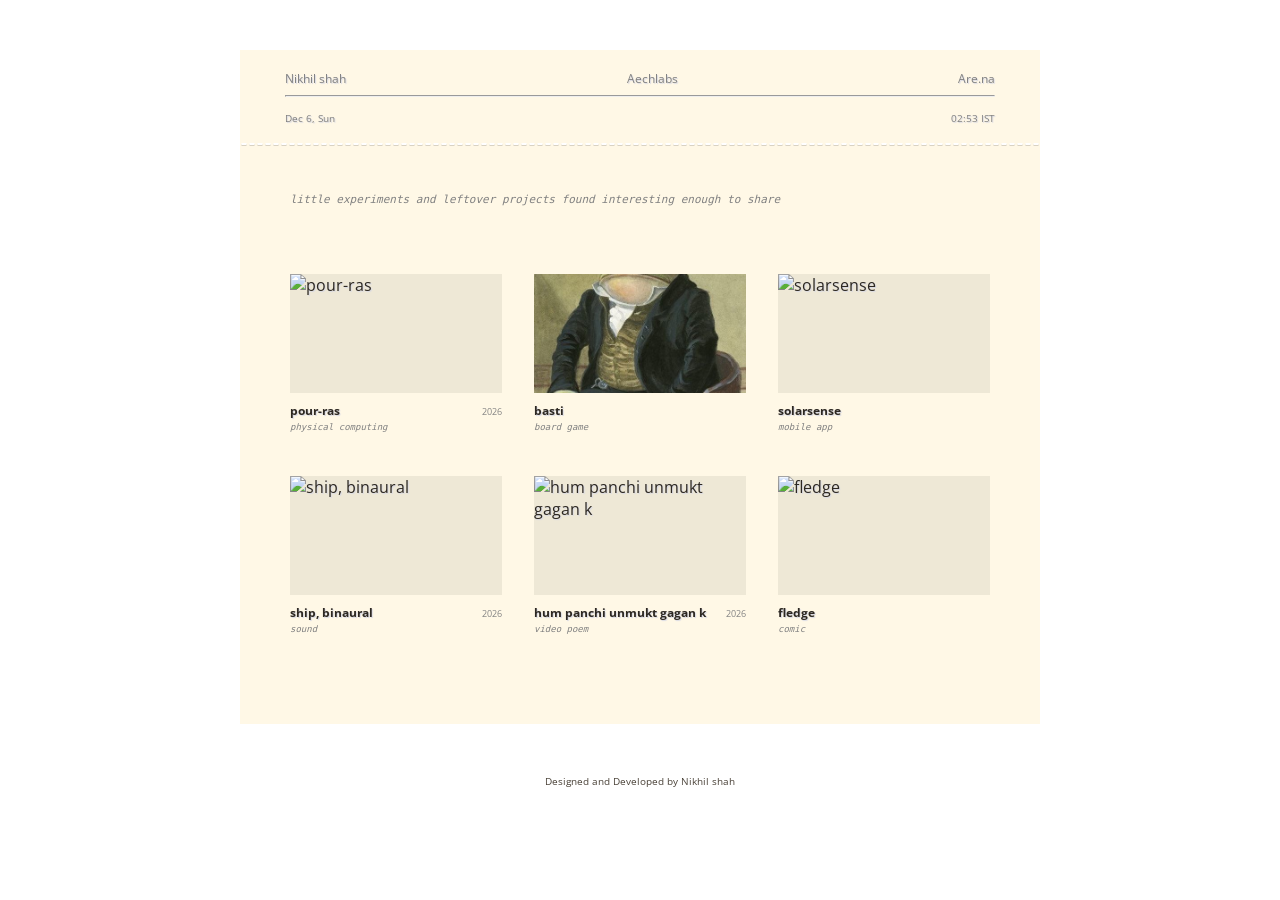
==== aechlabs.html @ 14c206b4 "formatted aechlabs" ====
<!DOCTYPE html>
<html lang="en">

<head>
  <meta charset="UTF-8">
  <meta name="viewport" content="width=device-width, initial-scale=1.0">
  <title>Aechlabs</title>
  <link href="Styles/style.css" rel="stylesheet" />
  <script src="Fn.js" defer></script>
  <link rel="preconnect" href="https://fonts.googleapis.com">
  <link rel="preconnect" href="https://fonts.gstatic.com" crossorigin>
  <link href="https://fonts.googleapis.com/css2?family=Open+Sans:ital,wght@0,300..800;1,300..800&display=swap"
    rel="stylesheet">
</head>

<body>
  <section class="project-card-casestudy cs">
    <div id="site-header"></div>

    <div class="cs-meta">
      <div class="cs-meta-info">
        <span class="cs-small">little experiments and leftover projects found interesting enough to share</span>
      </div>
    </div>

    <div class="lx-grid">

      <!-- ========== CARD TEMPLATE (copy from here ...)
      the link is optional: put the url in data-link, or leave data-link="" for no link.
      the year can be any date text, like "mar 2026".
      <a class="lx-card" href="#" data-link="https://example.com">
        <div class="lx-thumb"><img src="Images/aechlabs/name.jpg" alt=""></div>
        <div class="lx-meta">
          <span class="lx-name">name</span>
          <span class="lx-year">2026</span>
        </div>
        <span class="lx-tags">what kind of project</span>
        <span class="lx-desc">two short sentences, shown only in the window.</span>
      </a>
      ... to here ========== -->

      <a class="lx-card" href="#" data-link="">
        <div class="lx-thumb"><img src="Images/aechlabs/pour-ras.jpg" alt="pour-ras"></div>
        <div class="lx-meta">
          <span class="lx-name">pour-ras</span>
          <span class="lx-year">2026</span>
        </div>
        <span class="lx-tags">physical computing</span>
        <span class="lx-desc">a wooden xylophone i built. how hard you hit and the gaps between the hits decide the mood — sad, neutral or happy — and the matching drink gets pumped out. arduino, a mic module, relays and pumps.</span>
      </a>

      <a class="lx-card" href="#" data-link="">
        <div class="lx-thumb"><img src="Images/gentlemen-it-is-with-great-pleasure-to-inform-you-that.jpg" alt="basti"></div>
        <div class="lx-meta">
          <span class="lx-name">basti</span>
          <span class="lx-year"></span>
        </div>
        <span class="lx-tags">board game</span>
        <span class="lx-desc">a physical, semi-cooperative board game set in a slum community in ahmedabad. still being refined through playtests.</span>
      </a>

      <a class="lx-card" href="#" data-link="">
        <div class="lx-thumb"><img src="Images/aechlabs/solarsense.jpg" alt="solarsense"></div>
        <div class="lx-meta">
          <span class="lx-name">solarsense</span>
          <span class="lx-year"></span>
        </div>
        <span class="lx-tags">mobile app</span>
        <span class="lx-desc">an app on household energy use, built from fieldwork in ahmedabad. the question we locked: how do you make a small overage feel real to a solar household?</span>
      </a>

      <a class="lx-card" href="#" data-link="">
        <div class="lx-thumb"><img src="Images/aechlabs/ship-binaural.jpg" alt="ship, binaural"></div>
        <div class="lx-meta">
          <span class="lx-name">ship, binaural</span>
          <span class="lx-year">2026</span>
        </div>
        <span class="lx-tags">sound</span>
        <span class="lx-desc">a binaural sound piece of a man on a ship, made for the multisensory sound module. it is about how sound changes meaning and context.</span>
      </a>

      <a class="lx-card" href="#" data-link="">
        <div class="lx-thumb"><img src="Images/aechlabs/hum-panchi.jpg" alt="hum panchi unmukt gagan k"></div>
        <div class="lx-meta">
          <span class="lx-name">hum panchi unmukt gagan k</span>
          <span class="lx-year">2026</span>
        </div>
        <span class="lx-tags">video poem</span>
        <span class="lx-desc">a video poem told with puppets. a bird in a golden cage, fed and safe, chooses to leave anyway.</span>
      </a>

      <a class="lx-card" href="#" data-link="">
        <div class="lx-thumb"><img src="Images/aechlabs/fledge.jpg" alt="fledge"></div>
        <div class="lx-meta">
          <span class="lx-name">fledge</span>
          <span class="lx-year"></span>
        </div>
        <span class="lx-tags">comic</span>
        <span class="lx-desc">an early comic from a college course, about a bird breaking a loop to explore a forest.</span>
      </a>

    </div>

    <!-- project window: filled by Fn.js when a card is clicked -->
    <dialog class="lx-dialog" id="lxDialog">
      <button type="button" class="lx-close" id="lxClose">close</button>
      <div class="lx-dialog-img"><img id="lxImg" src="" alt=""></div>
      <div class="lx-dialog-text">
        <h4 class="lx-dialog-title" id="lxTitle"></h4>
        <span class="lx-year" id="lxDate"></span>
        <span class="lx-tags" id="lxTags"></span>
        <p class="lx-dialog-desc" id="lxDesc"></p>
        <a class="lx-link" id="lxLink" href="#" target="_blank" rel="noopener" hidden>open project > ></a>
      </div>
    </dialog>
  </section>

  <footer class="foot">Designed and Developed by Nikhil shah</footer>
</body>

</html>
---- Styles/style.css ----
html { scroll-behavior: smooth; }

.side-nav {
    position: fixed;
    top: 50%;
    right: 24px;
    transform: translateY(-50%);
    z-index: 10;
}

.side-nav ul {
    list-style: none;
    margin: 0;
    padding: 0;
    display: flex;
    flex-direction: column;
    align-items: flex-end;
    gap: 12px;
}

.side-nav a {
    display: flex;
    align-items: center;
    gap: 8px;
    color: grey;
    text-decoration: none;
    font-size: 9px;
}

.side-nav-label {
    opacity: 0;
    transform: translateX(4px);
    transition: opacity .25s, transform .25s;
    white-space: nowrap;
}

.side-nav-tick {
    display: block;
    width: 12px;
    height: 1px;
    background: grey;
    transition: width .25s, background .25s;
}

.side-nav a:hover .side-nav-label,
.side-nav a:focus-visible .side-nav-label {
    opacity: 1;
    transform: none;
}

.side-nav a.is-active { color: #4A4238; }
.side-nav a.is-active .side-nav-tick { width: 26px; background: #4A4238; }

/* sub-items (like "ideation" under a project) get a shorter tick */
.side-nav li.is-sub .side-nav-tick { width: 6px; }
.side-nav li.is-sub a.is-active .side-nav-tick { width: 18px; }

/* on wide screens the active label stays visible */
@media (min-width: 1300px) {
    .side-nav a.is-active .side-nav-label { opacity: 1; transform: none; }
}

/* too narrow, it would sit on top of the yellow page */
@media (max-width: 900px) {
    .side-nav { display: none; }
}

body {
    margin: 0;
    font-family: "Open Sans", sans-serif;
    background: white;
    color: #4A4238;
}

.navbar {
    padding-top: 20px;
}

.live-clock {
    display: flex;
    align-items: center;
    gap: 10px;
    font-size: 10px;
    color: grey;
    margin-top: 14px;
}

.clock-line {
    flex: 1;
    height: 1px;
    background: fff8e6
}

.paper {
    max-width: 550px;
    background-color: #fff8e6;
    margin: 0 auto;
    margin-top: 50px;
    padding: 0 45px;
    box-sizing: border-box;
    text-shadow: 1px 1px 1px #d7d8e4;
    min-height: 600px;
}

.paper h4 {
    padding-top: 25px;
}

header ul {
    list-style-type: none;
    padding: 0;
    margin: 0;
    display: flex;
    align-items: center;
    justify-content: space-between;
    gap: 16px;
    font-size: 12px;
}

header ul li a {
    text-decoration: none;
    color: grey;
    white-space: nowrap;
}

.intro {
    padding-top: 120px;
    display: grid;
    grid-template-columns: 200px 1fr;
    gap: 0px;
    align-items: center;
}

.body-image {
    width: 80%;
    height: 100%;
    aspect-ratio: 1/1;
    object-fit: cover;
}

.intro-text h1 {
    font-size: 20px;
}

.intro-text p {
    font-size: 11px;
    line-height: 1.8;
}

.project-card {
    max-width: 550px;
    background-color: #fff8e6;
    margin: 0 auto;
    margin-top: 50px;
    padding: 0 45px;
    box-sizing: border-box;
    text-shadow: 1px 1px 1px #d7d8e4;
    min-height: 680px;
}

.project-description {
    font-size: 12px;
}

.project-hero {
    width: 100%;
    aspect-ratio: 16 / 9;
    object-fit: cover;
}

.project-title {
    padding-top: 50px;
    margin: 0;
}

.project-date {
    font-size: 8px;
    color: grey;
}

.project-header {
    display: grid;
    grid-template-columns: 1fr auto;
    align-items: end;
}

.project-tags {
    font-size: 9px;
    font-style: italic;
}

.project-button {
    display: inline-block;
    margin-top: 20px;
    color: #4A4238;
    text-decoration: none;
    font-size: 9px;
    font-weight: 600;
}

.contact-button {
    display: inline-block;
    margin-top: 10px;
    color: #4A4238;
    text-decoration: dashed;
    font-size: 12px;
    font-weight: 500;
}

.contact-button:hover {
    text-decoration: underline;
}

.project-button:hover {
    text-decoration: underline;
}

.foot {
    padding-top: 50px;
    padding-bottom: 20px;
    font-size: 10px;
    display: grid;
    place-items: center;
}

/* ///Ministry of Misconduct/// */

.project-card-casestudy {
    max-width: 800px;
    background-color: #fff8e6;
    margin: 0 auto;
    margin-top: 50px;
    padding: 0 45px;
    box-sizing: border-box;
    text-shadow: 1px 1px 1px #d7d8e4;
    padding-bottom: 50px;
}

.project-card-casestudy p {
    padding: 5px;
    font-size: 12px;
}

/* // Zupto // */

.grid-container {
    display: grid;
    grid-template-columns: 40% 60%;
    gap: 20px;
    align-items: normal;
}

.Taxingthemhero {
    padding-top: 30px;
    width: 100%;
    height: auto;
    display: block;
    object-fit: cover;
}

.textside {
    padding-top: 50px;
}

/* Ghar jo hum piche chhod aaye */

.slideshow {
    display: flex;
    overflow-x: auto;
    gap: 10px;
    scroll-snap-type: x mandatory;
}

.slideshow img {
    width: 100%;
    flex-shrink: 0;
    aspect-ratio: 16/9;
    object-fit: contain;
    scroll-snap-align: start;
}

.arrows {
    display: flex;
    gap: 10px;
    margin-top: 8px;
    justify-content: flex-end;
}

.arrows button {
    background: none;
    border: 1px solid #4A4238;
    color: #4A4238;
    padding: 4px 12px;
    cursor: pointer;
    font-size: 14px;
}

iframe {
    aspect-ratio: 16/9;
    border: none;
}

.protitle {
    padding-top: 5px;
    display: grid;
    grid-template-columns: 50% 50%;
}

.protitle h3 {
    grid-column-start: 1;
}

.protitle p {
    grid-column-start: 2;
    text-align: right;
}

.split {
    padding-top: 5px;
    display: grid;
    grid-template-columns: 33% 33% 33%;
    grid-template-rows: auto;
}

.split h1 {
    grid-column-start: 1;
}

.split h2 {
    grid-column-start: 2;
}

.split h3 {
    grid-column-start: 3;
}

.button {
    grid-column-start: 1;
}

.ghar-hero {
    width: 100%;
    aspect-ratio: 3/2;
    object-fit: cover;
}

.lattuchulha {
    display: grid;
    grid-template-columns: 50% 50%;
    gap: 10px;
}

.chulha,
.lattu,
.blow {
    width: 100%;
    aspect-ratio: 3/2;
    object-fit: cover;
}

.grid3 {
    padding-top: 10px;
    display: grid;
    grid-template-columns: 33% 33% 33%;
    gap: 10px;
}

.back-button {
    display: inline-block;
    margin-top: 20px;
    color: #4A4238;
    text-decoration: none;
    font-size: 9px;
    font-weight: 600;
}

.back-button:hover {
    text-decoration: underline;
}

.signature {
    padding-left: 280px;
    padding-top: 80px;
    opacity: 80%;
    width: 60%;
    height: auto;
    display: block;
}


/* ═══════════════════════════════
           RESPONSIVE — TABLET (≤ 768px)
        ═══════════════════════════════ */
@media (max-width: 768px) {

    .paper,
    .project-card,
    .project-card-casestudy {
        margin-top: 30px;
        padding: 0 28px;
    }

    .grid3 {
        grid-template-columns: 1fr 1fr;
    }

    .project-card-casestudy {
        max-width: 100%;
    }
}


/* ═══════════════════════════════
           RESPONSIVE — MOBILE (≤ 480px)
        ═══════════════════════════════ */
@media (max-width: 480px) {

    .paper,
    .project-card,
    .project-card-casestudy {
        margin-top: 16px;
        margin-left: 14px;
        margin-right: 14px;
        padding: 40px 20px 50px 20px;
        min-height: unset;
        box-sizing: border-box;
    }

    header ul {
        gap: 16px;
        font-size: 11px;
        flex-wrap: wrap;
    }

    .intro {
        grid-template-columns: 1fr;
        padding-top: 50px;
        gap: 16px;
    }

    .body-image {
        width: 100px;
        aspect-ratio: 1/1;
    }

    .project-title {
        font-size: 18px;
    }

    .lattuchulha {
        grid-template-columns: 1fr;
    }

    .grid3 {
        grid-template-columns: 1fr;
    }

    .protitle {
        grid-template-columns: 1fr;
    }

    .protitle p {
        text-align: left;
        grid-column-start: 1;
    }

    iframe {
        height: 220px;
    }

    .arrows {
        justify-content: center;
    }

    .foot {
        padding: 20px 18px;
    }
}

/* //aechlabs// */

/* ═══════════════════════════════════════════════
   AECHLABS PAGE
   Paste this whole block at the very bottom of Styles/style.css
   (all classes start with "lab-" so nothing existing is touched)
═══════════════════════════════════════════════ */

/* wide version of .paper (550px -> 1100px) */
.lab-paper {
    max-width: 1100px;
    background-color: #fff8e6;
    margin: 0 auto;
    margin-top: 50px;
    padding: 0 45px 60px;
    box-sizing: border-box;
    text-shadow: 1px 1px 1px #d7d8e4;
    min-height: 600px;
}

.lab-intro {
    padding-top: 70px;
    padding-bottom: 40px;
}

.lab-intro h4 {
    font-size: 20px;
    margin: 0 0 6px;
}

.lab-intro p {
    font-size: 12px;
    line-height: 1.8;
    margin: 0;
}

/* three columns, no borders */
.lab-grid {
    display: grid;
    grid-template-columns: repeat(3, 1fr);
    gap: 48px 36px;
    margin: 0;
    padding: 0;
    list-style: none;
}

.lab-card {
    cursor: pointer;
    outline-offset: 6px;
}

.lab-card.is-open {
    visibility: hidden;
}

/* the long text + link only appear in the zoomed view */
.lab-card .lab-detail {
    display: none;
}

/* picture frame: colour block with the image on top */
.lab-thumb {
    position: relative;
    width: 100%;
    aspect-ratio: 1 / 1;
    overflow: hidden;
    background: var(--thumb-bg, #d98a2b);
}

.lab-thumb img {
    position: absolute;
    inset: 0;
    width: 100%;
    height: 100%;
    object-fit: cover;
    transition: transform .5s cubic-bezier(.2, .8, .2, 1);
}

.lab-card:hover .lab-thumb img,
.lab-card:focus-visible .lab-thumb img {
    transform: scale(1.04);
}

.lab-meta {
    display: grid;
    grid-template-columns: 1fr auto;
    align-items: end;
    gap: 12px;
    margin-top: 14px;
}

.lab-name {
    font-size: 16px;
    font-weight: 700;
    margin: 0;
}

.lab-date {
    font-size: 8px;
    color: grey;
    white-space: nowrap;
}

.lab-line {
    font-size: 12px;
    line-height: 1.6;
    margin: 6px 0 0;
}

.lab-tags {
    font-size: 9px;
    font-style: italic;
    margin: 8px 0 0;
}

/* ---------- zoom view ---------- */
.lab-backdrop {
    position: fixed;
    inset: 0;
    background: rgba(74, 66, 56, .55);
    opacity: 0;
    transition: opacity .35s ease;
    z-index: 50;
}

.lab-backdrop.show {
    opacity: 1;
}

.lab-panel {
    position: fixed;
    z-index: 51;
    background: #fff8e6;
    color: #4A4238;
    text-shadow: 1px 1px 1px #d7d8e4;
    overflow: hidden;
    transition: top .45s cubic-bezier(.2, .8, .2, 1), left .45s cubic-bezier(.2, .8, .2, 1),
        width .45s cubic-bezier(.2, .8, .2, 1), height .45s cubic-bezier(.2, .8, .2, 1);
}

.lab-panel-inner {
    display: grid;
    grid-template-columns: 1.1fr 1fr;
    gap: 36px;
    height: 100%;
    padding: 36px;
    box-sizing: border-box;
    opacity: 0;
    transition: opacity .25s ease;
}

.lab-panel.is-full .lab-panel-inner {
    opacity: 1;
    transition-delay: .25s;
}

.lab-panel-img {
    position: relative;
    min-height: 0;
    overflow: hidden;
    background: var(--thumb-bg, #d98a2b);
}

.lab-panel-img img {
    position: absolute;
    inset: 0;
    width: 100%;
    height: 100%;
    object-fit: cover;
}

.lab-panel-text {
    display: flex;
    flex-direction: column;
    min-height: 0;
    overflow-y: auto;
}

.lab-panel-text h2 {
    font-size: 24px;
    margin: 30px 0 4px;
}

.lab-panel-text .lab-date {
    margin-bottom: 18px;
}

.lab-panel-text p {
    font-size: 12px;
    line-height: 1.8;
    margin: 0 0 12px;
}

.lab-panel-text .lab-tags {
    margin: 0 0 20px;
}

.lab-link {
    align-self: flex-start;
    margin-top: auto;
    color: #4A4238;
    text-decoration: none;
    font-size: 9px;
    font-weight: 600;
}

.lab-link:hover,
.lab-link:focus-visible {
    text-decoration: underline;
}

.lab-close {
    position: absolute;
    top: 14px;
    right: 14px;
    z-index: 2;
    background: none;
    border: 1px solid #4A4238;
    color: #4A4238;
    padding: 4px 12px;
    cursor: pointer;
    font-size: 14px;
}

.lab-close:hover,
.lab-close:focus-visible {
    background: #4A4238;
    color: #fff8e6;
}

body.lab-locked {
    overflow: hidden;
}

/* Aechlabs responsive */
@media (max-width: 900px) {
    .lab-grid {
        grid-template-columns: repeat(2, 1fr);
    }
}

@media (max-width: 600px) {
    .lab-paper {
        margin: 16px 14px 0;
        padding: 0 20px 40px;
    }

    .lab-intro {
        padding-top: 40px;
    }

    .lab-grid {
        grid-template-columns: 1fr;
    }

    .lab-panel-inner {
        grid-template-columns: 1fr;
        grid-template-rows: 36% 1fr;
        gap: 14px;
        padding: 16px;
    }

    .lab-panel-text h2 {
        margin-top: 0;
    }
}

@media (prefers-reduced-motion: reduce) {

    .lab-panel,
    .lab-backdrop,
    .lab-panel-inner,
    .lab-thumb img {
        transition-duration: .01s !important;
        transition-delay: 0s !important;
    }
}

/* ═══════════════════════════════════════════════
   DESIGN TOKENS + CASE STUDY LAYOUT (portfolio rework)
   appended at the bottom, nothing above is changed.
   case study pages opt in with: <section class="project-card-casestudy cs">
═══════════════════════════════════════════════ */

:root {
    --paper: #fff8e6;
    --ink: #2d2822;
    --ink-soft: #4A4238;
    --dark: #1E212B;
    --muted: grey;
    --gutter: 140px;   /* left column: headings + captions */
    --gap: 24px;
}

/* a row = one section. no lines: big empty space separates sections, heading in left column */
.cs-row {
    display: grid;
    grid-template-columns: var(--gutter) 1fr;
    column-gap: var(--gap);
    padding: 0 0 120px;
    scroll-margin-top: 60px;
}

.cs-row:last-child {
    padding-bottom: 0;
}

.cs-row > * {
    grid-column: 2;
    min-width: 0;
}

.cs-row > .cs-head {
    grid-column: 1;
    grid-row: 1;
    margin: 0;
    padding: 5px 5px 0 0;
    font-size: 13px;
    font-weight: 700;
    line-height: 1.4;
    color: var(--ink);
}

.cs-row p {
    line-height: 1.8;
    margin: 0 0 6px;
}

/* image / gif / iframe + caption */
.fig {
    margin: 0 0 22px;
}

.fig img,
.fig iframe {
    display: block;
}

.fig figcaption {
    font-family: monospace;
    font-size: 9px;
    font-style: italic;
    line-height: 1.6;
    color: var(--muted);
    padding: 6px 5px 0;
    text-shadow: none;
}

/* images, gifs, maps: one per row, caption small italic underneath */
.cs-row > .fig {
    margin: 14px 0 18px;
}

/* the one highlighted line per section: filled bar */
.project-card-casestudy p.cs-mark {
    background: var(--dark);
    color: var(--paper);
    text-shadow: none;
    font-family: monospace;
    font-size: 11px;
    line-height: 1.6;
    padding: 8px 12px;
    margin: 12px 0 14px;
}

@media (max-width: 600px) {
    .cs-row {
        grid-template-columns: 1fr;
        padding-bottom: 72px;
    }

    .cs-row > *,
    .cs-row > .cs-head {
        grid-column: 1;
    }

    .cs-row > .cs-head {
        grid-row: auto;
        padding-bottom: 8px;
    }
}


/* ═══════════════════════════════════════════════
   SIDE NAV LABELS BESIDE HEADINGS + DOTTED LINE
   labels scroll with the page, then stack at the top.
   overrides the first .side-nav block at the top of this file
═══════════════════════════════════════════════ */

.side-nav {
    position: static;   /* the old centered, fixed nav is gone */
    transform: none;
}

.side-nav a.side-nav-link {
    position: fixed;
    top: 0;
    left: 24px;
    z-index: 10;
    display: block;
    margin-top: -6px;
    line-height: 12px;
    font-size: 10px;
    color: var(--muted);
    text-decoration: none;
    white-space: nowrap;
}

.side-nav a.side-nav-link.is-sub {
    padding-left: 10px;
}

.side-nav a.side-nav-link.is-active {
    color: var(--ink);
}

.side-nav a.side-nav-link:hover,
.side-nav a.side-nav-link:focus-visible {
    text-decoration: underline;
}

/* dotted line from the heading out to its label */
.nav-heading {
    position: relative;
}

.nav-heading::before {
    content: "";
    position: absolute;
    right: calc(100% + 10px);
    top: calc(5px + .7em);
    width: var(--reach, 0px);
    border-top: 1px dotted var(--muted);
}

.project-title.nav-heading::before {
    top: calc(50px + .68em);
}

.paper h4.nav-heading::before {
    top: calc(25px + .7em);
}

.nav-heading.is-active-head::before {
    border-top-color: var(--ink);
}

/* once the label is stacked at the top, its line disappears */
.nav-heading.is-pinned::before {
    display: none;
}

/* not enough room beside the page */
@media (max-width: 1100px) {
    .side-nav,
    .nav-heading::before {
        display: none;
    }
}


/* ═══════════════════════════════════════════════
   CASE STUDY HEADER + MAGAZINE COLUMNS
═══════════════════════════════════════════════ */

:root {
    --cs-pad: 45px;   /* matches the card's side padding */
}

@media (max-width: 768px) {
    :root { --cs-pad: 28px; }
}

@media (max-width: 480px) {
    :root { --cs-pad: 20px; }
}

/* white dotted cut line under the nav, edge to edge of the page */
.cs #site-header {
    position: relative;
    padding-bottom: 22px;
}

.cs #site-header::after {
    content: "";
    position: absolute;
    left: calc(-1 * var(--cs-pad));
    right: calc(-1 * var(--cs-pad));
    bottom: 0;
    height: 5px;
    background-image:
        radial-gradient(ellipse 3px 1.5px at 4px 2px, #fff 80%, transparent 100%),
        radial-gradient(ellipse 3px 1.5px at 4px 3px, rgba(45, 40, 34, .18) 80%, transparent 100%);
    background-size: 8px 5px;
    background-repeat: repeat-x;
}

/* title block: 1 title (big, bold) / 2 tags (medium, grey) / 3 date + credits (small, grey)
   .cs-meta-tags sits on the same row as .cs-meta-info (date + credits), first lines baseline-aligned */
.cs-meta {
    display: grid;
    grid-template-columns: 1fr auto;
    column-gap: 24px;
    padding: 44px 5px 64px;
}

.cs-title {
    grid-column: 1;
    grid-row: 1;
    margin: 0 0 22px;
    font-size: 34px;
    line-height: 1.1;
    font-weight: 700;
    color: var(--ink);
}

.cs-meta-info {
    grid-column: 1;
    grid-row: 2;
    align-self: baseline;
    display: flex;
    flex-direction: column;
}

.cs-meta-tags {
    grid-column: 2;
    grid-row: 2;
    align-self: baseline;
    display: flex;
    flex-direction: column;
    align-items: flex-end;
}

.cs-tag {
    font-size: 11px;
    line-height: 1.5;
    color: var(--muted);
    text-shadow: none;
}

.cs-small {
    font-family: monospace;
    font-size: 11px;
    font-style: italic;
    line-height: 1.7;
    color: var(--muted);
    text-shadow: none;
}

@media (max-width: 600px) {
    .cs-meta {
        grid-template-columns: 1fr;
        row-gap: 16px;
    }

    .cs-title {
        margin-bottom: 6px;
    }

    .cs-meta-info,
    .cs-meta-tags {
        grid-column: 1;
        grid-row: auto;
    }

    .cs-meta-tags {
        align-items: flex-start;
    }
}

/* long text (more than 2 paragraphs) runs in two columns, magazine style */
.cs-row > .cs-cols {
    column-count: 2;
    column-gap: 32px;
}

.cs-cols p {
    orphans: 2;
    widows: 2;
}

@media (max-width: 600px) {
    .cs-row > .cs-cols {
        column-count: 1;
    }
}


/* homepage only: no dotted lines from the headings
   (.project-title and .paper h4 headings only exist on index.html) */
.project-title.nav-heading::before,
.paper h4.nav-heading::before {
    display: none;
}


/* ═══════════════════════════════════════════════
   AECHLABS (rework): plain project grid, image on top, title + year, tag under.
   no colour blocks, no animation. the old .lab-* rules above are no longer used.
═══════════════════════════════════════════════ */

.lx-grid {
    display: grid;
    grid-template-columns: repeat(3, 1fr);
    gap: 44px 32px;
    padding: 0 5px 40px;
}

.lx-card {
    display: block;
    color: var(--ink);
    text-decoration: none;
}

.lx-thumb {
    aspect-ratio: 16 / 9;
    background: rgba(45, 40, 34, .08);   /* neutral, only shows if the image is missing */
    overflow: hidden;
}

.lx-thumb img {
    display: block;
    width: 100%;
    height: 100%;
    object-fit: cover;
}

.lx-meta {
    display: flex;
    justify-content: space-between;
    align-items: baseline;
    gap: 12px;
    margin-top: 10px;
}

.lx-name {
    font-size: 12px;
    font-weight: 700;
    line-height: 1.4;
}

.lx-year {
    font-size: 9px;
    color: var(--muted);
    text-shadow: none;
}

.lx-tags {
    display: block;
    margin-top: 2px;
    font-family: monospace;
    font-size: 9px;
    font-style: italic;
    color: var(--muted);
    text-shadow: none;
}

.lx-card:hover .lx-name,
.lx-card:focus-visible .lx-name {
    text-decoration: underline;
}

.lx-card:focus-visible {
    outline: 1px dotted var(--ink);
    outline-offset: 4px;
}

@media (max-width: 700px) {
    .lx-grid {
        grid-template-columns: repeat(2, 1fr);
    }
}

@media (max-width: 480px) {
    .lx-grid {
        grid-template-columns: 1fr;
    }
}


/* ═══════════════════════════════════════════════
   AECHLABS: project window (native <dialog>)
   image left, text right. no animation.
═══════════════════════════════════════════════ */

/* the description is only read by the window, not shown in the grid */
.lx-card .lx-desc {
    display: none;
}

.lx-dialog {
    width: min(680px, 92vw);
    padding: 0;
    border: 1px solid var(--ink);
    background: var(--paper);
    color: var(--ink);
}

.lx-dialog[open] {
    display: grid;
    grid-template-columns: 1fr 1fr;
}

.lx-dialog::backdrop {
    background: rgba(45, 40, 34, .45);
}

.lx-dialog-img {
    min-height: 260px;
    background: rgba(45, 40, 34, .08);
}

.lx-dialog-img img {
    display: block;
    width: 100%;
    height: 100%;
    object-fit: cover;
}

.lx-dialog-text {
    display: flex;
    flex-direction: column;
    padding: 44px 24px 24px;
}

.lx-dialog-title {
    margin: 0;
    font-size: 16px;
    font-weight: 700;
    line-height: 1.3;
}

.lx-dialog-text .lx-year,
.lx-dialog-text .lx-tags {
    margin-top: 4px;
}

.lx-dialog .lx-dialog-desc {
    margin: 16px 0 16px;
    padding: 0;
    font-size: 12px;
    line-height: 1.8;
}

.lx-dialog .lx-link {
    margin-top: auto;
    align-self: flex-start;
}

.lx-close {
    position: absolute;
    top: 10px;
    right: 10px;
    background: none;
    border: 1px solid var(--ink);
    color: var(--ink);
    padding: 2px 10px;
    font-family: monospace;
    font-size: 10px;
    cursor: pointer;
}

.lx-close:hover,
.lx-close:focus-visible {
    background: var(--ink);
    color: var(--paper);
}

@media (max-width: 600px) {
    .lx-dialog[open] {
        grid-template-columns: 1fr;
    }

    .lx-dialog-img {
        min-height: 0;
        aspect-ratio: 16 / 9;
    }

    .lx-dialog-text {
        padding-top: 20px;
    }
}
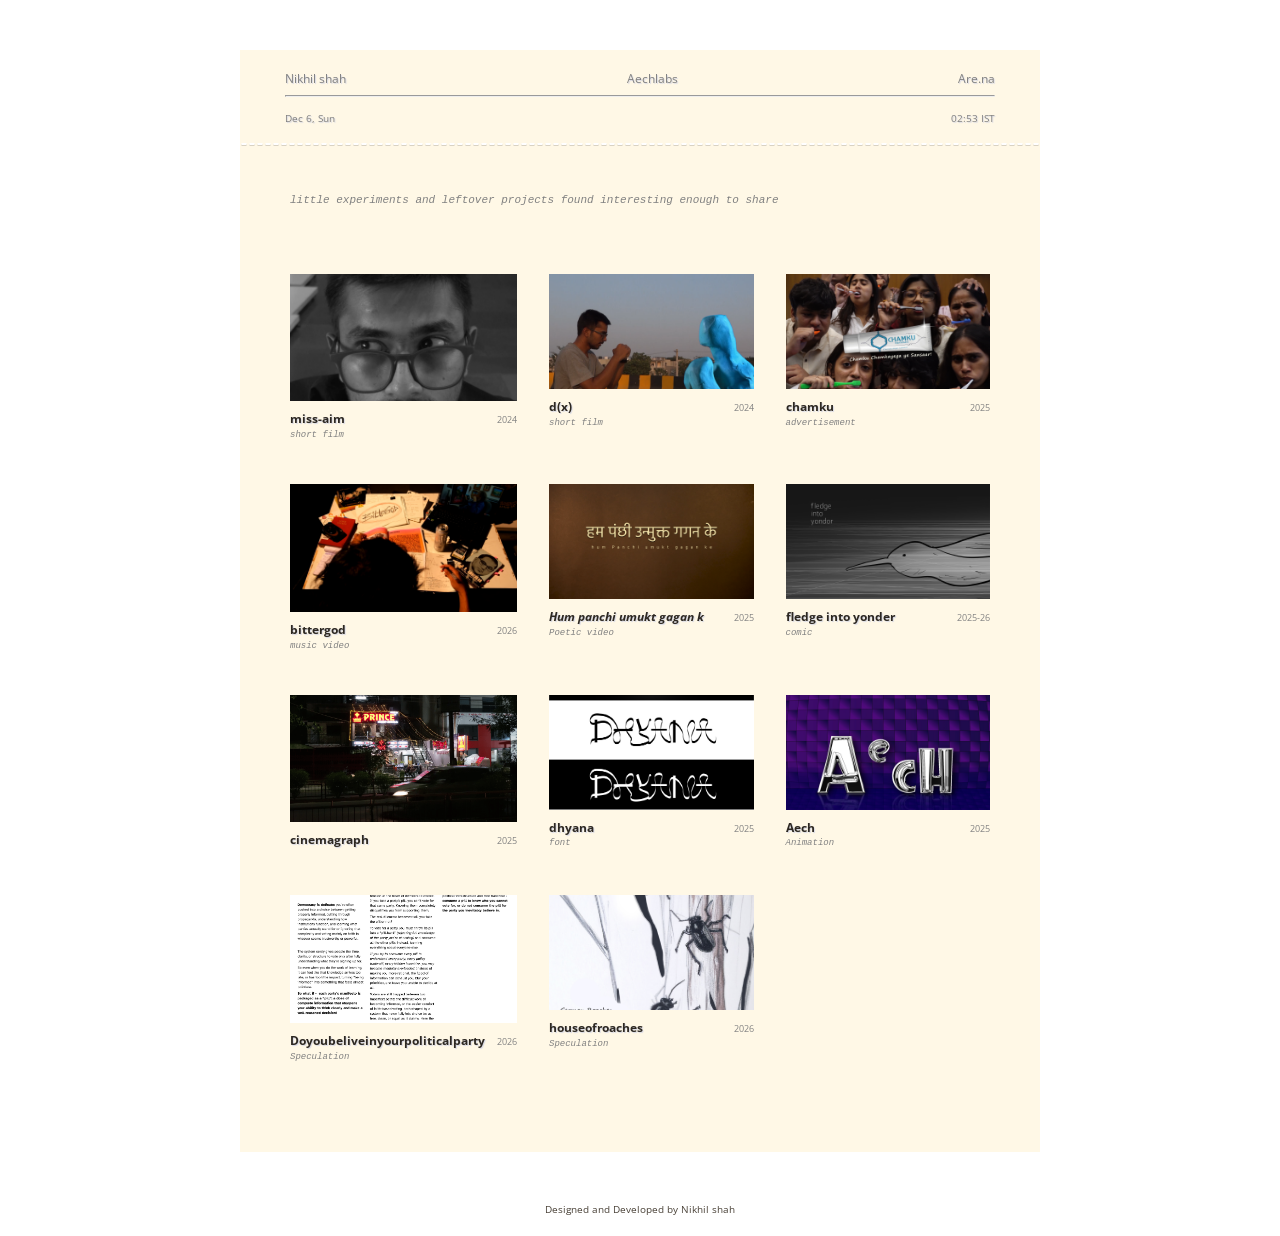
==== commit d8ae87a9: "Added projects in aech labs remaining stuff - sorting - remove button from some - fix the slider - f" ====
--- a/aechlabs.html
+++ b/aechlabs.html
@@ -26,10 +26,14 @@
     <div class="lx-grid">
 
       <!-- ========== CARD TEMPLATE (copy from here ...)
-      the link is optional: put the url in data-link, or leave data-link="" for no link.
+      data-link is optional: put the url in it, or leave data-link="" for no link.
+      data-link-label is optional: the button text (default "open").
+      data-images is optional: extra images or videos (.mp4) for the slideshow, comma separated.
+      the card's own image is always the first slide.
       the year can be any date text, like "mar 2026".
-      <a class="lx-card" href="#" data-link="https://example.com">
-        <div class="lx-thumb"><img src="Images/aechlabs/name.jpg" alt=""></div>
+      <a class="lx-card" href="#" data-link="https://example.com" data-link-label="watch it"
+        data-images="Images/aechlabs/name/2.jpg, Images/aechlabs/name/3.jpg">
+        <div class="lx-thumb"><img src="Images/aechlabs/name.jpg" alt="name"></div>
         <div class="lx-meta">
           <span class="lx-name">name</span>
           <span class="lx-year">2026</span>
@@ -39,78 +43,149 @@
       </a>
       ... to here ========== -->
 
-      <a class="lx-card" href="#" data-link="">
-        <div class="lx-thumb"><img src="Images/aechlabs/pour-ras.jpg" alt="pour-ras"></div>
+      <a class="lx-card" href="#" data-link="https://vimeo.com/1249163136?share=copy&amp;fl=sv&amp;fe=ci"
+        data-link-label="watch it">
+        <div class="lx-thumb"><img src="Images/aechlabs/Missaim/f2.png" alt="miss-aim"></div>
         <div class="lx-meta">
-          <span class="lx-name">pour-ras</span>
+          <span class="lx-name">miss-aim</span>
+          <span class="lx-year">2024</span>
+        </div>
+        <span class="lx-tags">short film</span>
+        <span class="lx-desc">a tired employee, bored by his mechanical and tedious work, dances to pink floyd.</span>
+      </a>
+
+      <a class="lx-card" href="#" data-link="https://vimeo.com/1249165421?share=copy&amp;fl=sv&amp;fe=ci"
+        data-link-label="watch it">
+        <div class="lx-thumb"><img src="Images/aechlabs/d(x)/Screenshot (121).png" alt="d(x)"></div>
+        <div class="lx-meta">
+          <span class="lx-name">d(x)</span>
+          <span class="lx-year">2024</span>
+        </div>
+        <span class="lx-tags">short film</span>
+        <span class="lx-desc">a person battling his inner demons.</span>
+      </a>
+
+      <a class="lx-card" href="#" data-link="https://vimeo.com/1249166169?share=copy&amp;fl=sv&amp;fe=ci"
+        data-link-label="watch it">
+        <div class="lx-thumb"><img src="Images/aechlabs/Chamku ad/Screenshot (122).png" alt="chamku"></div>
+        <div class="lx-meta">
+          <span class="lx-name">chamku</span>
+          <span class="lx-year">2025</span>
+        </div>
+        <span class="lx-tags">advertisement</span>
+        <span class="lx-desc">breaking the long tradition of yellow teeth with chamku.</span>
+      </a>
+
+      <a class="lx-card" href="#" data-link="https://vimeo.com/1249167264?share=copy&amp;fl=sv&amp;fe=ci"
+        data-link-label="watch it">
+        <div class="lx-thumb"><img src="Images/aechlabs/Bittergod/Screenshot (123).png" alt="bittergod"></div>
+        <div class="lx-meta">
+          <span class="lx-name">bittergod</span>
           <span class="lx-year">2026</span>
         </div>
-        <span class="lx-tags">physical computing</span>
-        <span class="lx-desc">a wooden xylophone i built. how hard you hit and the gaps between the hits decide the mood — sad, neutral or happy — and the matching drink gets pumped out. arduino, a mic module, relays and pumps.</span>
+        <span class="lx-tags">music video</span>
+        <span class="lx-desc"><i>i can't tell, hear it out.</i></span>
       </a>
 
-      <a class="lx-card" href="#" data-link="">
-        <div class="lx-thumb"><img src="Images/gentlemen-it-is-with-great-pleasure-to-inform-you-that.jpg" alt="basti"></div>
+      <a class="lx-card" href="#" data-link="https://vimeo.com/1249175626?share=copy&fl=sv&fe=ci"
+        data-link-label="watch it">
+        <div class="lx-thumb"><img src="Images/Humpanchiumuktgagank/HPUMGk.png" alt="bittergod"></div>
         <div class="lx-meta">
-          <span class="lx-name">basti</span>
-          <span class="lx-year"></span>
+          <span class="lx-name"><i>Hum panchi umukt gagan k </i></span>
+          <span class="lx-year">2025</span>
         </div>
-        <span class="lx-tags">board game</span>
-        <span class="lx-desc">a physical, semi-cooperative board game set in a slum community in ahmedabad. still being refined through playtests.</span>
+        <span class="lx-tags">Poetic video</span>
+        <span class="lx-desc"><i>One shot puppetering story</i></span>
       </a>
 
-      <a class="lx-card" href="#" data-link="">
-        <div class="lx-thumb"><img src="Images/aechlabs/solarsense.jpg" alt="solarsense"></div>
+      <a class="lx-card" href="#" data-link="https://heyzine.com/flip-book/69e485dd4c.html" data-link-label="read it">
+        <div class="lx-thumb"><img src="Images/aechlabs/Fledge into yonder/bi.jpg" alt="fledge into yonder"></div>
         <div class="lx-meta">
-          <span class="lx-name">solarsense</span>
-          <span class="lx-year"></span>
+          <span class="lx-name">fledge into yonder</span>
+          <span class="lx-year">2025-26</span>
         </div>
-        <span class="lx-tags">mobile app</span>
-        <span class="lx-desc">an app on household energy use, built from fieldwork in ahmedabad. the question we locked: how do you make a small overage feel real to a solar household?</span>
+        <span class="lx-tags">comic</span>
+        <span class="lx-desc"><i>a bird exploring what society fears.</i></span>
       </a>
 
-      <a class="lx-card" href="#" data-link="">
-        <div class="lx-thumb"><img src="Images/aechlabs/ship-binaural.jpg" alt="ship, binaural"></div>
+      <a class="lx-card" href="#" data-link="Images/aechlabs/Cinemagraph/Cinemagraph.gif" data-link-label="watch it">
+        <div class="lx-thumb"><img src="Images/aechlabs/Cinemagraph/Cinemagraph.gif" alt="cinemagraph"></div>
         <div class="lx-meta">
-          <span class="lx-name">ship, binaural</span>
+          <span class="lx-name">cinemagraph</span>
+          <span class="lx-year">2025</span>
+        </div>
+        <span class="lx-tags"></span>
+        <span class="lx-desc"></span>
+      </a>
+
+      <a class="lx-card" href="#" data-link=""
+        data-images="Images/aechlabs/Dhyana/Artboard 4-100.jpg, Images/aechlabs/Dhyana/Artboard 5-100.jpg, Images/aechlabs/Dhyana/Dhyana.gif">
+        <div class="lx-thumb"><img src="Images/aechlabs/Dhyana/Artboard 1-100.jpg" alt="dhyana"></div>
+        <div class="lx-meta">
+          <span class="lx-name">dhyana</span>
+          <span class="lx-year">2025</span>
+        </div>
+        <span class="lx-tags">font</span>
+        <span class="lx-desc">this piece draws from the quiet power of buddha's meditative gaze. the smooth, flowing
+          lines echo the gentle rhythm of breath, a visual inhale and exhale, while the grounding bar holds everything
+          in stillness, like the centered mind in deep meditation. inspired by dhyana, the state of inner calm and
+          clarity, it's a reminder that stillness isn't empty. it's full of quiet awareness, just like the buddha
+          taught.</span>
+      </a>
+
+      <a class="lx-card" href="#" data-link="" data-images="Images/aechlabs/Aech animation/AECH Animation.mp4">
+        <div class="lx-thumb"><img src="Images/aechlabs/Aech animation/Screenshot (51).png" alt="aech"></div>
+        <div class="lx-meta">
+          <span class="lx-name">Aech</span>
+          <span class="lx-year">2025</span>
+        </div>
+        <span class="lx-tags">Animation</span>
+        <span class="lx-desc">Keyframed animation in after effects of title"Aech"</span>
+      </a>
+
+
+      <a class="lx-card" href="" data-link="Images/Doyoubeliveinyourpoliticalparty/TEMPLATE-1.jpg">
+        <div class="lx-thumb"><img src="Images/Doyoubeliveinyourpoliticalparty/TEMPLATE-1.jpg" alt="aech"></div>
+        <div class="lx-meta">
+          <span class="lx-name">Doyoubeliveinyourpoliticalparty</span>
           <span class="lx-year">2026</span>
         </div>
-        <span class="lx-tags">sound</span>
-        <span class="lx-desc">a binaural sound piece of a man on a ship, made for the multisensory sound module. it is about how sound changes meaning and context.</span>
+        <span class="lx-tags">Speculation</span>
+        <span class="lx-desc"></span>
       </a>
 
-      <a class="lx-card" href="#" data-link="">
-        <div class="lx-thumb"><img src="Images/aechlabs/hum-panchi.jpg" alt="hum panchi unmukt gagan k"></div>
+      <a class="lx-card" href="" data-link="Images/aechlabs/houseofroaches/Houseforroaches_page_1.jpg">
+        <div class="lx-thumb"><img src="Images/aechlabs/houseofroaches/Houseforroaches_page_1.jpg" alt="aech"></div>
         <div class="lx-meta">
-          <span class="lx-name">hum panchi unmukt gagan k</span>
+          <span class="lx-name">houseofroaches</span>
           <span class="lx-year">2026</span>
         </div>
-        <span class="lx-tags">video poem</span>
-        <span class="lx-desc">a video poem told with puppets. a bird in a golden cage, fed and safe, chooses to leave anyway.</span>
+        <span class="lx-tags">Speculation</span>
+        <span class="lx-desc">A speculative idea for german-roaches, making a home for them</span>
       </a>
 
-      <a class="lx-card" href="#" data-link="">
-        <div class="lx-thumb"><img src="Images/aechlabs/fledge.jpg" alt="fledge"></div>
-        <div class="lx-meta">
-          <span class="lx-name">fledge</span>
-          <span class="lx-year"></span>
-        </div>
-        <span class="lx-tags">comic</span>
-        <span class="lx-desc">an early comic from a college course, about a bird breaking a loop to explore a forest.</span>
-      </a>
+
 
     </div>
 
     <!-- project window: filled by Fn.js when a card is clicked -->
     <dialog class="lx-dialog" id="lxDialog">
-      <button type="button" class="lx-close" id="lxClose">close</button>
-      <div class="lx-dialog-img"><img id="lxImg" src="" alt=""></div>
+      <button type="button" class="lx-close" id="lxClose">X</button>
+      <div class="lx-dialog-img">
+        <img id="lxImg" src="" alt="">
+        <video id="lxVideo" controls playsinline preload="metadata" hidden></video>
+        <div class="lx-slides" id="lxSlides" hidden>
+          <button type="button" id="lxPrev">←</button>
+          <span id="lxCount"></span>
+          <button type="button" id="lxNext">→</button>
+        </div>
+      </div>
       <div class="lx-dialog-text">
         <h4 class="lx-dialog-title" id="lxTitle"></h4>
         <span class="lx-year" id="lxDate"></span>
         <span class="lx-tags" id="lxTags"></span>
         <p class="lx-dialog-desc" id="lxDesc"></p>
-        <a class="lx-link" id="lxLink" href="#" target="_blank" rel="noopener" hidden>open project > ></a>
+        <a class="lx-link" id="lxLink" href="#" target="_blank" rel="noopener" hidden>open</a>
       </div>
     </dialog>
   </section>
--- a/Styles/style.css
+++ b/Styles/style.css
@@ -1258,4 +1258,93 @@
     .lx-dialog-text {
         padding-top: 20px;
     }
+}
+
+
+/* ═══════════════════════════════════════════════
+   AECHLABS: link button inside the project window
+   (matches the close button: thin border, monospace, inverts on hover)
+═══════════════════════════════════════════════ */
+
+.lx-dialog .lx-link {
+    display: inline-block;
+    align-self: flex-start;
+    margin-top: auto;
+    padding: 5px 12px;
+    border: 1px solid var(--ink);
+    background: none;
+    color: var(--ink);
+    font-family: monospace;
+    font-size: 10px;
+    font-weight: 400;
+    line-height: 1.4;
+    text-decoration: none;
+    text-shadow: none;
+}
+
+.lx-dialog .lx-link:hover,
+.lx-dialog .lx-link:focus-visible {
+    background: var(--ink);
+    color: var(--paper);
+    text-decoration: none;
+}
+
+
+/* AECHLABS: small slideshow controls in the window */
+.lx-dialog-img {
+    position: relative;
+}
+
+.lx-slides {
+    position: absolute;
+    left: 10px;
+    bottom: 10px;
+    display: flex;
+    align-items: center;
+    gap: 8px;
+    padding: 2px 8px;
+    background: var(--paper);
+    border: 1px solid var(--ink);
+    font-family: monospace;
+    font-size: 10px;
+    color: var(--ink);
+}
+
+.lx-slides[hidden] {
+    display: none;
+}
+
+.lx-slides button {
+    background: none;
+    border: none;
+    padding: 0 2px;
+    font-family: monospace;
+    font-size: 12px;
+    color: var(--ink);
+    cursor: pointer;
+}
+
+.lx-slides button:hover,
+.lx-slides button:focus-visible {
+    text-decoration: underline;
+}
+
+
+/* AECHLABS: video in the window + controls moved to the top so they never cover the video controls */
+.lx-dialog-img video {
+    display: block;
+    width: 100%;
+    height: 100%;
+    object-fit: contain;
+    background: rgba(45, 40, 34, .08);
+}
+
+.lx-dialog-img img[hidden],
+.lx-dialog-img video[hidden] {
+    display: none;
+}
+
+.lx-slides {
+    top: 10px;
+    bottom: auto;
 }
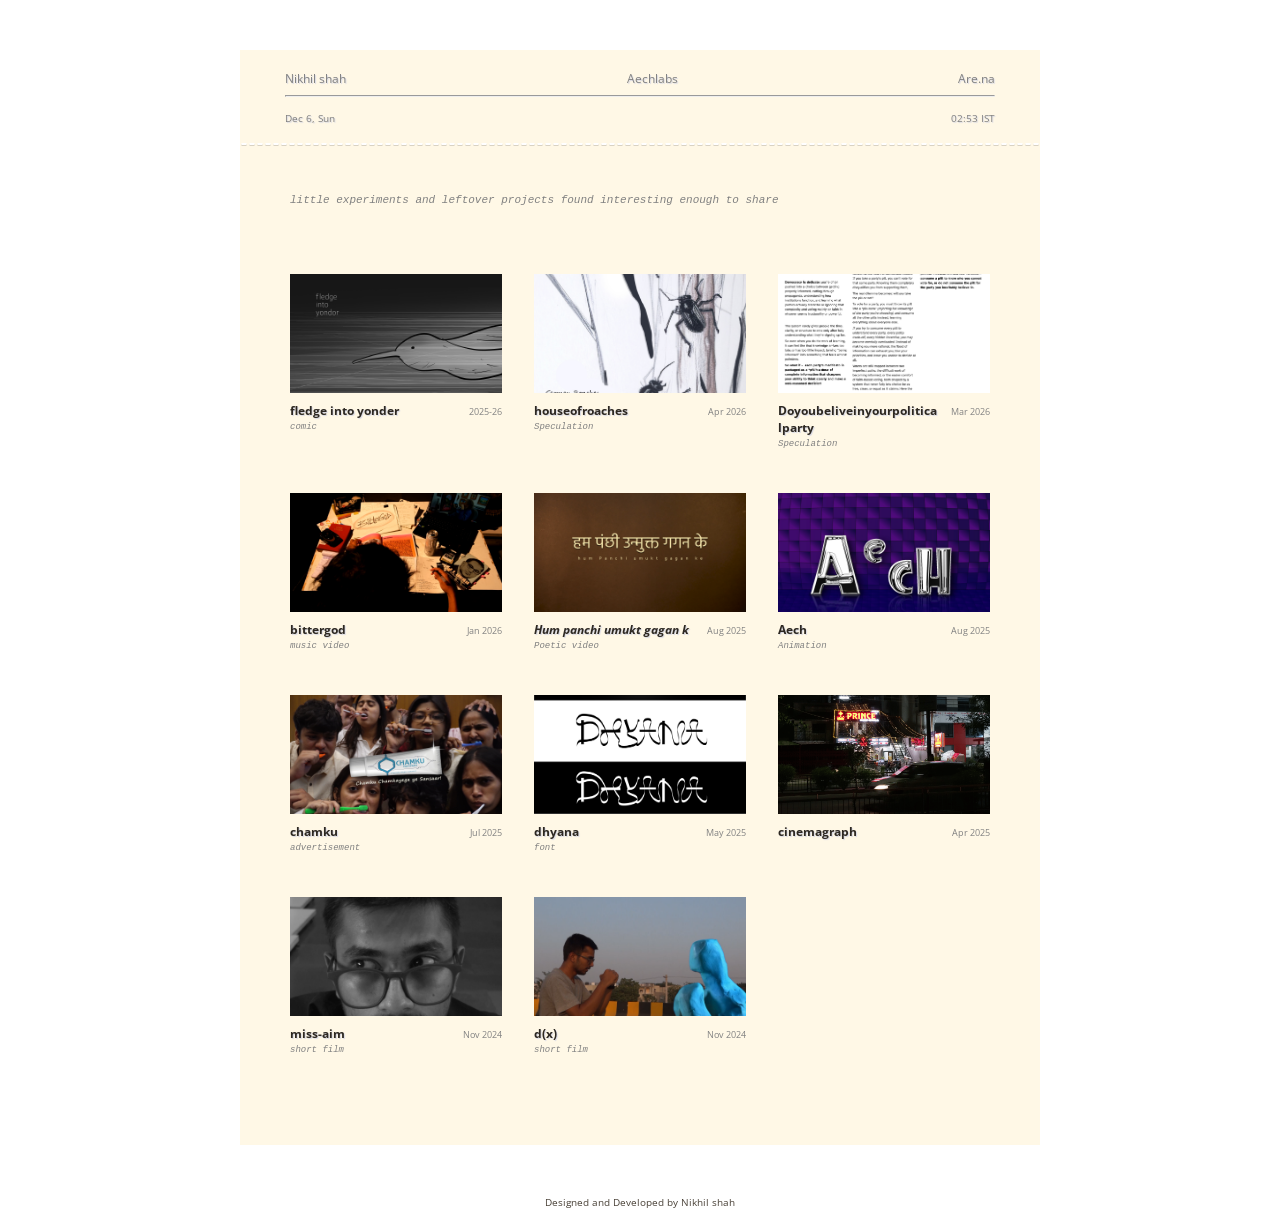
==== commit e3cc9c72: "used impecable - and claude code skills" ====
--- a/aechlabs.html
+++ b/aechlabs.html
@@ -30,7 +30,8 @@
       data-link-label is optional: the button text (default "open").
       data-images is optional: extra images or videos (.mp4) for the slideshow, comma separated.
       the card's own image is always the first slide.
-      the year can be any date text, like "mar 2026".
+      the date is "mon yyyy" (like "nov 2024") or just "yyyy" or "2025-26".
+      cards sort themselves newest first, so paste a new card anywhere inside the grid.
       <a class="lx-card" href="#" data-link="https://example.com" data-link-label="watch it"
         data-images="Images/aechlabs/name/2.jpg, Images/aechlabs/name/3.jpg">
         <div class="lx-thumb"><img src="Images/aechlabs/name.jpg" alt="name"></div>
@@ -48,7 +49,7 @@
         <div class="lx-thumb"><img src="Images/aechlabs/Missaim/f2.png" alt="miss-aim"></div>
         <div class="lx-meta">
           <span class="lx-name">miss-aim</span>
-          <span class="lx-year">2024</span>
+          <span class="lx-year">Nov 2024</span>
         </div>
         <span class="lx-tags">short film</span>
         <span class="lx-desc">a tired employee, bored by his mechanical and tedious work, dances to pink floyd.</span>
@@ -59,7 +60,7 @@
         <div class="lx-thumb"><img src="Images/aechlabs/d(x)/Screenshot (121).png" alt="d(x)"></div>
         <div class="lx-meta">
           <span class="lx-name">d(x)</span>
-          <span class="lx-year">2024</span>
+          <span class="lx-year">Nov 2024</span>
         </div>
         <span class="lx-tags">short film</span>
         <span class="lx-desc">a person battling his inner demons.</span>
@@ -70,7 +71,7 @@
         <div class="lx-thumb"><img src="Images/aechlabs/Chamku ad/Screenshot (122).png" alt="chamku"></div>
         <div class="lx-meta">
           <span class="lx-name">chamku</span>
-          <span class="lx-year">2025</span>
+          <span class="lx-year">Jul 2025</span>
         </div>
         <span class="lx-tags">advertisement</span>
         <span class="lx-desc">breaking the long tradition of yellow teeth with chamku.</span>
@@ -81,7 +82,7 @@
         <div class="lx-thumb"><img src="Images/aechlabs/Bittergod/Screenshot (123).png" alt="bittergod"></div>
         <div class="lx-meta">
           <span class="lx-name">bittergod</span>
-          <span class="lx-year">2026</span>
+          <span class="lx-year">Jan 2026</span>
         </div>
         <span class="lx-tags">music video</span>
         <span class="lx-desc"><i>i can't tell, hear it out.</i></span>
@@ -92,7 +93,7 @@
         <div class="lx-thumb"><img src="Images/Humpanchiumuktgagank/HPUMGk.png" alt="bittergod"></div>
         <div class="lx-meta">
           <span class="lx-name"><i>Hum panchi umukt gagan k </i></span>
-          <span class="lx-year">2025</span>
+          <span class="lx-year">Aug 2025</span>
         </div>
         <span class="lx-tags">Poetic video</span>
         <span class="lx-desc"><i>One shot puppetering story</i></span>
@@ -112,7 +113,7 @@
         <div class="lx-thumb"><img src="Images/aechlabs/Cinemagraph/Cinemagraph.gif" alt="cinemagraph"></div>
         <div class="lx-meta">
           <span class="lx-name">cinemagraph</span>
-          <span class="lx-year">2025</span>
+          <span class="lx-year">Apr 2025</span>
         </div>
         <span class="lx-tags"></span>
         <span class="lx-desc"></span>
@@ -123,7 +124,7 @@
         <div class="lx-thumb"><img src="Images/aechlabs/Dhyana/Artboard 1-100.jpg" alt="dhyana"></div>
         <div class="lx-meta">
           <span class="lx-name">dhyana</span>
-          <span class="lx-year">2025</span>
+          <span class="lx-year">May 2025</span>
         </div>
         <span class="lx-tags">font</span>
         <span class="lx-desc">this piece draws from the quiet power of buddha's meditative gaze. the smooth, flowing
@@ -137,7 +138,7 @@
         <div class="lx-thumb"><img src="Images/aechlabs/Aech animation/Screenshot (51).png" alt="aech"></div>
         <div class="lx-meta">
           <span class="lx-name">Aech</span>
-          <span class="lx-year">2025</span>
+          <span class="lx-year">Aug 2025</span>
         </div>
         <span class="lx-tags">Animation</span>
         <span class="lx-desc">Keyframed animation in after effects of title"Aech"</span>
@@ -148,7 +149,7 @@
         <div class="lx-thumb"><img src="Images/Doyoubeliveinyourpoliticalparty/TEMPLATE-1.jpg" alt="aech"></div>
         <div class="lx-meta">
           <span class="lx-name">Doyoubeliveinyourpoliticalparty</span>
-          <span class="lx-year">2026</span>
+          <span class="lx-year">Mar 2026</span>
         </div>
         <span class="lx-tags">Speculation</span>
         <span class="lx-desc"></span>
@@ -158,13 +159,11 @@
         <div class="lx-thumb"><img src="Images/aechlabs/houseofroaches/Houseforroaches_page_1.jpg" alt="aech"></div>
         <div class="lx-meta">
           <span class="lx-name">houseofroaches</span>
-          <span class="lx-year">2026</span>
+          <span class="lx-year">Apr 2026</span>
         </div>
         <span class="lx-tags">Speculation</span>
         <span class="lx-desc">A speculative idea for german-roaches, making a home for them</span>
       </a>
-
-
 
     </div>
 
--- a/Styles/style.css
+++ b/Styles/style.css
@@ -1347,4 +1347,149 @@
 .lx-slides {
     top: 10px;
     bottom: auto;
-}+}
+
+/* ═══════════════════════════════════════════════
+   AECHLABS: one fixed window size for every project
+   (bigger, image wider than text, whole image shown, long text scrolls)
+═══════════════════════════════════════════════ */
+
+.lx-dialog {
+    width: min(960px, 94vw);
+    height: min(560px, 86vh);
+}
+
+.lx-dialog[open] {
+    grid-template-columns: 3fr 2fr;
+    grid-template-rows: 100%;
+}
+
+.lx-dialog-img {
+    min-height: 0;
+    height: 100%;
+    overflow: hidden;
+}
+
+.lx-dialog-img img {
+    object-fit: contain;   /* every image fits the same box, nothing gets cropped */
+}
+
+.lx-dialog-text {
+    min-height: 0;
+    overflow-y: auto;
+}
+
+
+/* AECHLABS: slider arrows on the left and right edge of the image */
+.lx-dialog-img .lx-slides {
+    inset: 0;
+    padding: 0;
+    border: none;
+    background: none;
+    pointer-events: none;   /* clicks pass through to the video, only the arrows catch them */
+}
+
+.lx-slides .lx-arrow {
+    position: absolute;
+    top: 50%;
+    transform: translateY(-50%);
+    width: 32px;
+    height: 32px;
+    padding: 0;
+    background: var(--paper);
+    border: 1px solid var(--ink);
+    font-family: monospace;
+    font-size: 16px;
+    line-height: 1;
+    color: var(--ink);
+    pointer-events: auto;
+}
+
+.lx-slides .lx-prev {
+    left: 10px;
+}
+
+.lx-slides .lx-next {
+    right: 10px;
+}
+
+.lx-slides .lx-arrow:hover,
+.lx-slides .lx-arrow:focus-visible {
+    background: var(--ink);
+    color: var(--paper);
+    text-decoration: none;
+}
+
+.lx-slides .lx-count {
+    position: absolute;
+    top: 10px;
+    left: 10px;
+    padding: 1px 6px;
+    background: var(--paper);
+    font-family: monospace;
+    font-size: 10px;
+    color: var(--ink);
+}
+
+@media (max-width: 600px) {
+    .lx-dialog {
+        height: auto;
+        max-height: 90vh;
+        overflow-y: auto;
+    }
+
+    .lx-dialog[open] {
+        grid-template-columns: 1fr;
+        grid-template-rows: auto;
+    }
+
+    .lx-dialog-img {
+        height: auto;
+        aspect-ratio: 16 / 9;
+    }
+
+    .lx-dialog-text {
+        overflow: visible;
+    }
+}
+
+
+/* ═══════════════════════════════════════════════
+   AECHLABS: hide the link button when a project has no link
+   (display:inline-block above was overriding the hidden attribute)
+═══════════════════════════════════════════════ */
+
+.lx-dialog .lx-link[hidden] {
+    display: none;
+}
+
+
+/* ═══════════════════════════════════════════════
+   AECHLABS: close button always on top of the image,
+   and no empty gap under the image on phones
+═══════════════════════════════════════════════ */
+
+.lx-dialog .lx-close {
+    z-index: 2;
+    background: var(--paper);
+}
+
+@media (max-width: 600px) {
+    .lx-dialog[open] {
+        align-content: start;
+    }
+}
+
+/* ═══════════════════════════════════════════════
+   aechlabs: keep name and date on one line
+   (long names wrap, the date never breaks)
+   ═══════════════════════════════════════════════ */
+.lx-name {
+    min-width: 0;
+    overflow-wrap: anywhere;
+}
+
+.lx-year {
+    flex-shrink: 0;
+    white-space: nowrap;
+}
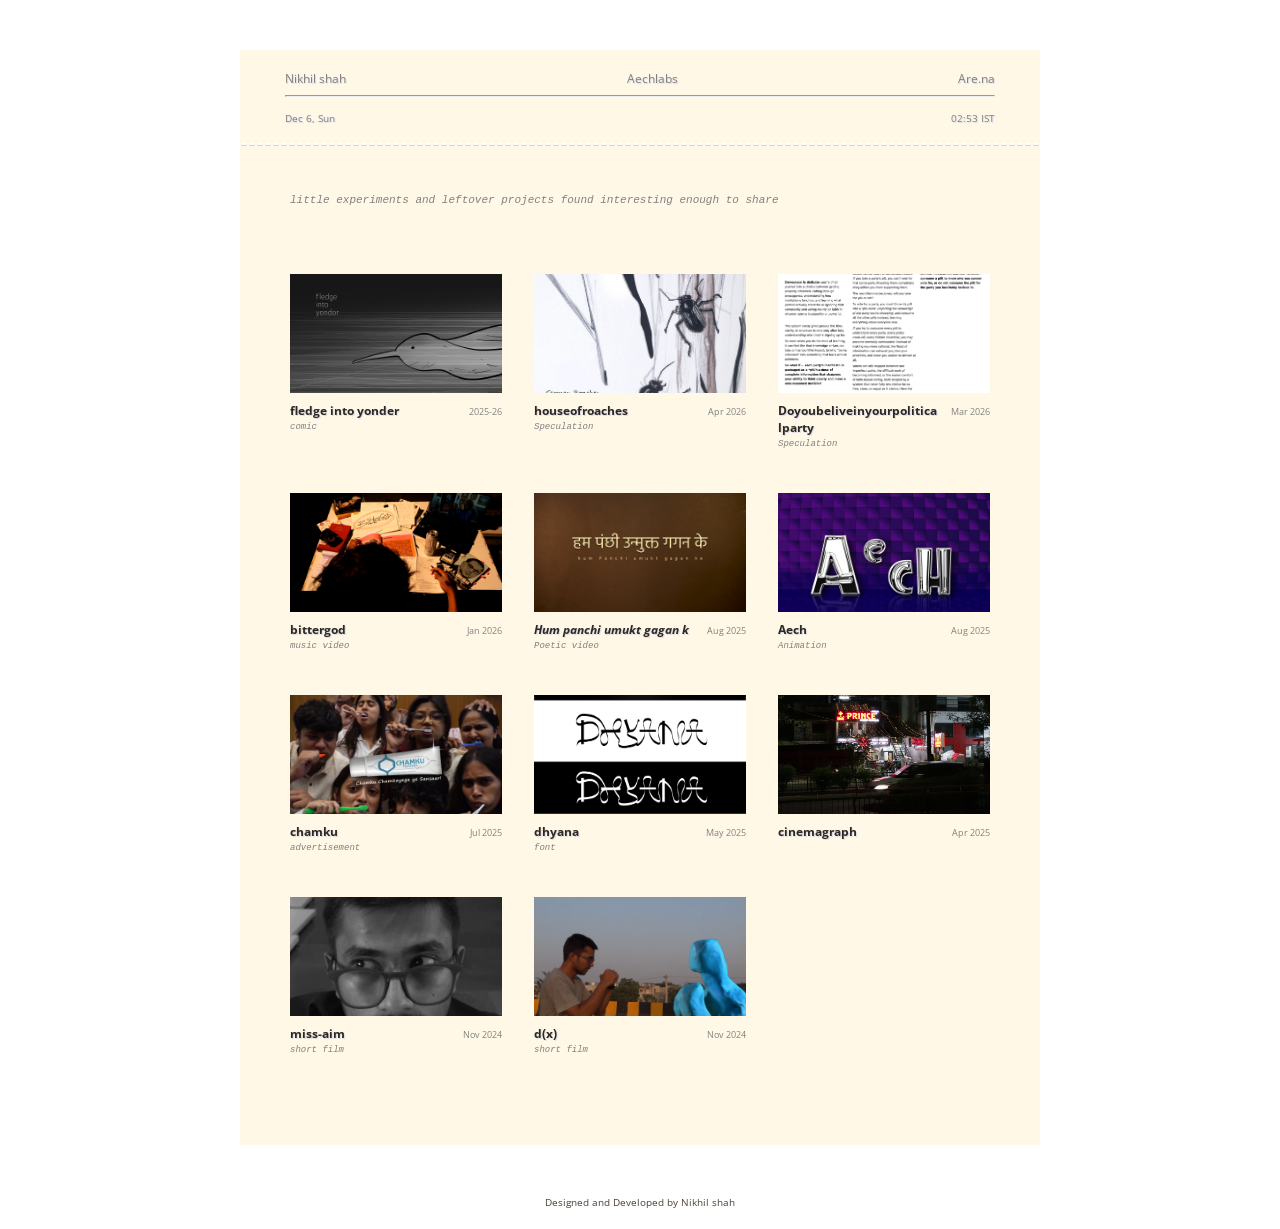
==== commit dabb8fed: "intro edited" ====
--- a/aechlabs.html
+++ b/aechlabs.html
@@ -25,24 +25,6 @@
 
     <div class="lx-grid">
 
-      <!-- ========== CARD TEMPLATE (copy from here ...)
-      data-link is optional: put the url in it, or leave data-link="" for no link.
-      data-link-label is optional: the button text (default "open").
-      data-images is optional: extra images or videos (.mp4) for the slideshow, comma separated.
-      the card's own image is always the first slide.
-      the date is "mon yyyy" (like "nov 2024") or just "yyyy" or "2025-26".
-      cards sort themselves newest first, so paste a new card anywhere inside the grid.
-      <a class="lx-card" href="#" data-link="https://example.com" data-link-label="watch it"
-        data-images="Images/aechlabs/name/2.jpg, Images/aechlabs/name/3.jpg">
-        <div class="lx-thumb"><img src="Images/aechlabs/name.jpg" alt="name"></div>
-        <div class="lx-meta">
-          <span class="lx-name">name</span>
-          <span class="lx-year">2026</span>
-        </div>
-        <span class="lx-tags">what kind of project</span>
-        <span class="lx-desc">two short sentences, shown only in the window.</span>
-      </a>
-      ... to here ========== -->
 
       <a class="lx-card" href="#" data-link="https://vimeo.com/1249163136?share=copy&amp;fl=sv&amp;fe=ci"
         data-link-label="watch it">
--- a/Styles/style.css
+++ b/Styles/style.css
@@ -123,28 +123,57 @@
     white-space: nowrap;
 }
 
+/* ---------- intro: passport photo + typed sheet ---------- */
 .intro {
-    padding-top: 120px;
-    display: grid;
-    grid-template-columns: 200px 1fr;
-    gap: 0px;
-    align-items: center;
-}
-
-.body-image {
-    width: 80%;
-    height: 100%;
-    aspect-ratio: 1/1;
-    object-fit: cover;
-}
-
-.intro-text h1 {
-    font-size: 20px;
-}
-
-.intro-text p {
-    font-size: 11px;
-    line-height: 1.8;
+    padding-top: 60px;
+    padding-bottom: 60px;
+}
+
+/* passport photo pasted near the paper's left edge */
+.id-photo {
+    width: 132px;
+    margin: 0 0 0 -33px;           /* pulls it into the 45px side padding */
+    border: 6px solid #fff;
+    background: #fff;
+    box-shadow: 0 1px 2px rgba(45, 40, 34, .14), 0 3px 8px rgba(45, 40, 34, .08);
+}
+
+.id-photo img {
+    display: block;
+    width: 100%;
+    height: auto;
+}
+
+/* typewritten text, like a label typed straight onto the sheet */
+.typed {
+    margin: 28px 0 0 40px;
+    font-family: "Courier New", Courier, monospace;
+    font-size: 12px;
+    line-height: 1.5;
+    color: var(--ink, #2d2822);
+}
+
+.typed-line {
+    margin: 0;
+}
+
+.typed-in {
+    padding-left: 3ch;
+}
+
+.typed-u {
+    text-decoration: underline;
+    text-underline-offset: 3px;
+}
+
+.typed-rule {
+    white-space: nowrap;
+    overflow: hidden;
+    letter-spacing: 1px;
+}
+
+.typed-sign {
+    padding-left: 12ch;
 }
 
 .project-card {
@@ -433,14 +462,18 @@
     }
 
     .intro {
-        grid-template-columns: 1fr;
-        padding-top: 50px;
-        gap: 16px;
-    }
-
-    .body-image {
-        width: 100px;
-        aspect-ratio: 1/1;
+        padding-top: 20px;
+        padding-bottom: 0;
+    }
+
+    .id-photo {
+        width: 110px;
+        margin-left: -8px;
+    }
+
+    .typed {
+        margin-left: 0;
+        font-size: 10.5px;
     }
 
     .project-title {
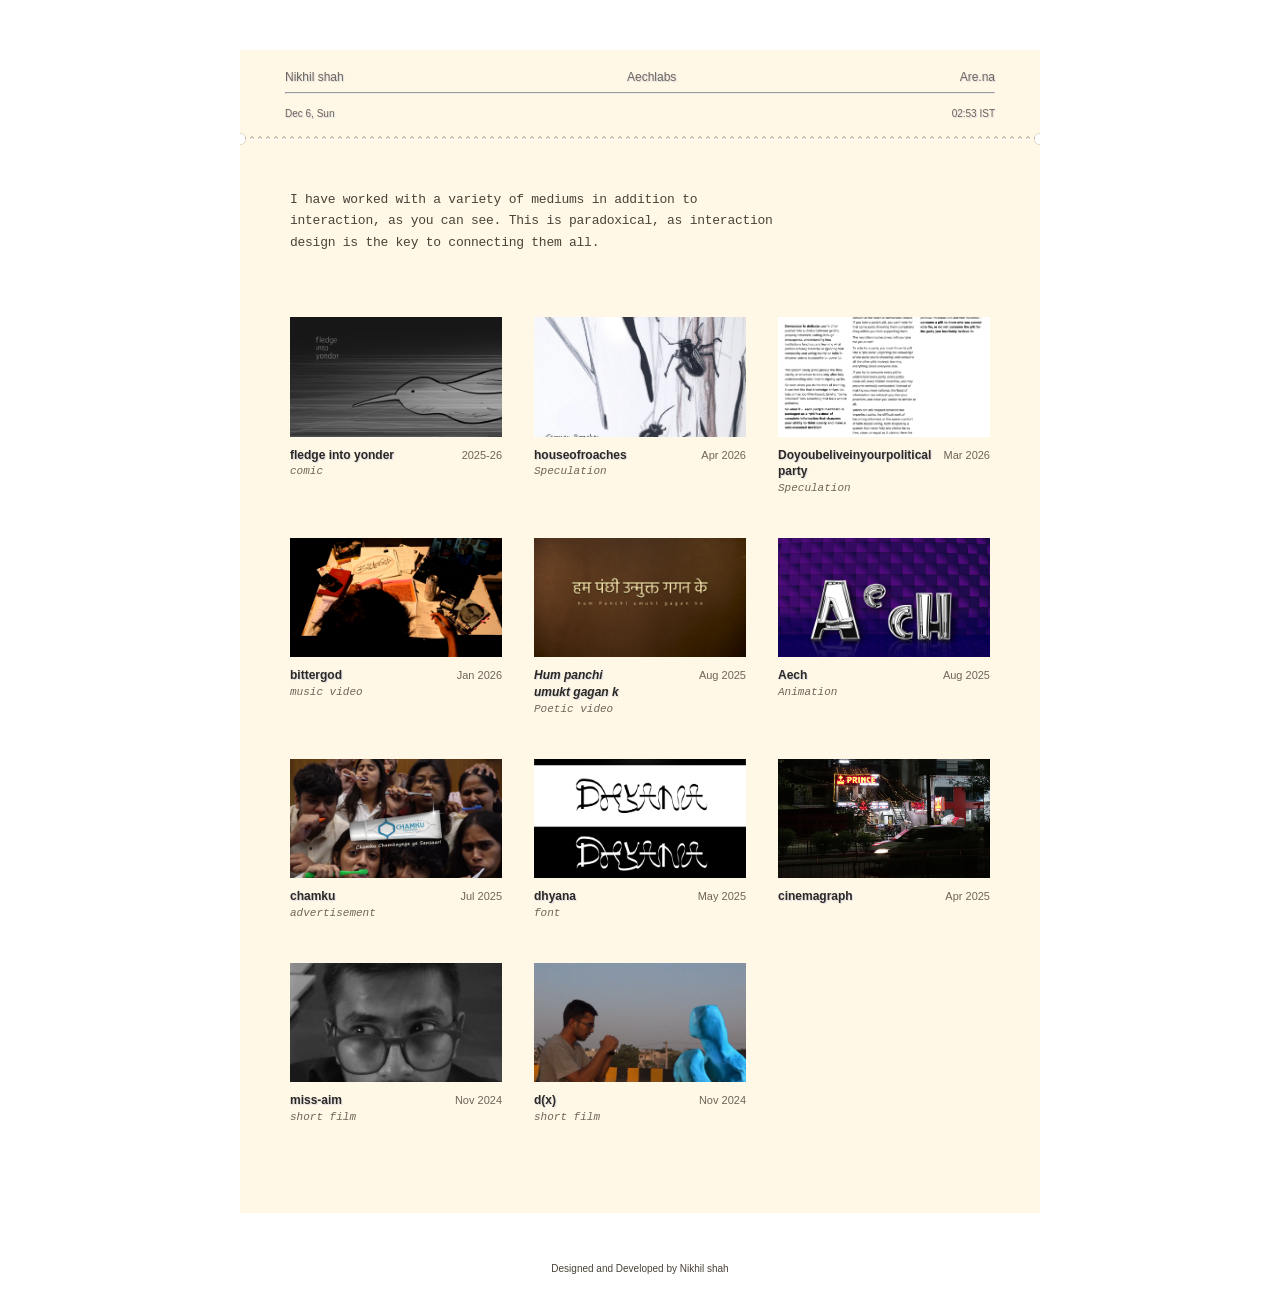
==== commit 8ae406be: "impeccable changes" ====
--- a/aechlabs.html
+++ b/aechlabs.html
@@ -7,10 +7,6 @@
   <title>Aechlabs</title>
   <link href="Styles/style.css" rel="stylesheet" />
   <script src="Fn.js" defer></script>
-  <link rel="preconnect" href="https://fonts.googleapis.com">
-  <link rel="preconnect" href="https://fonts.gstatic.com" crossorigin>
-  <link href="https://fonts.googleapis.com/css2?family=Open+Sans:ital,wght@0,300..800;1,300..800&display=swap"
-    rel="stylesheet">
 </head>
 
 <body>
@@ -19,7 +15,7 @@
 
     <div class="cs-meta">
       <div class="cs-meta-info">
-        <span class="cs-small">little experiments and leftover projects found interesting enough to share</span>
+        <span class="cs-small lx-intro">I have worked with a variety of mediums in addition to interaction, as you can see. This is paradoxical, as interaction design is the key to connecting them all.</span>
       </div>
     </div>
 
--- a/Styles/style.css
+++ b/Styles/style.css
@@ -1,3 +1,6 @@
+/* one typeface across the whole site: the typewriter face from the intro */
+:root { --font-type: "Courier New", Courier, monospace; }
+
 html { scroll-behavior: smooth; }
 
 .side-nav {
@@ -22,7 +25,7 @@
     display: flex;
     align-items: center;
     gap: 8px;
-    color: grey;
+    color: var(--ink-meta);
     text-decoration: none;
     font-size: 9px;
 }
@@ -38,7 +41,7 @@
     display: block;
     width: 12px;
     height: 1px;
-    background: grey;
+    background: var(--ink-meta);
     transition: width .25s, background .25s;
 }
 
@@ -81,7 +84,7 @@
     align-items: center;
     gap: 10px;
     font-size: 10px;
-    color: grey;
+    color: var(--ink-meta);
     margin-top: 14px;
 }
 
@@ -119,7 +122,7 @@
 
 header ul li a {
     text-decoration: none;
-    color: grey;
+    color: var(--ink-meta);
     white-space: nowrap;
 }
 
@@ -147,7 +150,7 @@
 /* typewritten text, like a label typed straight onto the sheet */
 .typed {
     margin: 28px 0 0 40px;
-    font-family: "Courier New", Courier, monospace;
+    font-family: var(--font-type);
     font-size: 12px;
     line-height: 1.5;
     color: var(--ink, #2d2822);
@@ -204,7 +207,7 @@
 
 .project-date {
     font-size: 8px;
-    color: grey;
+    color: var(--ink-meta);
 }
 
 .project-header {
@@ -264,6 +267,13 @@
     text-shadow: 1px 1px 1px #d7d8e4;
     padding-bottom: 50px;
 }
+
+/* text on the yellow sheets is typed; anything you can click (navbar, links, buttons) is not */
+.cs,
+.paper,
+.project-card { font-family: var(--font-type); }
+
+:is(.cs, .paper, .project-card) :is(.navbar, a, button) { font-family: "Open Sans", sans-serif; }
 
 .project-card-casestudy p {
     padding: 5px;
@@ -609,7 +619,7 @@
 
 .lab-date {
     font-size: 8px;
-    color: grey;
+    color: var(--ink-meta);
     white-space: nowrap;
 }
 
@@ -799,7 +809,7 @@
     --ink: #2d2822;
     --ink-soft: #4A4238;
     --dark: #1E212B;
-    --muted: grey;
+    --muted: #6e6558;
     --gutter: 140px;   /* left column: headings + captions */
     --gap: 24px;
 }
@@ -849,7 +859,7 @@
 }
 
 .fig figcaption {
-    font-family: monospace;
+    font-family: var(--font-type);
     font-size: 9px;
     font-style: italic;
     line-height: 1.6;
@@ -868,7 +878,7 @@
     background: var(--dark);
     color: var(--paper);
     text-shadow: none;
-    font-family: monospace;
+    font-family: var(--font-type);
     font-size: 11px;
     line-height: 1.6;
     padding: 8px 12px;
@@ -987,24 +997,27 @@
     :root { --cs-pad: 20px; }
 }
 
-/* white dotted cut line under the nav, edge to edge of the page */
-.cs #site-header {
+/* PERFORATION — the tear line under the navbar, on every sheet.
+   A row of punched holes (desk white showing through, a faint shadow on each hole's top lip)
+   ending in two half-round notches bitten out of the sheet's edges, like a tear-off stub. */
+#site-header {
     position: relative;
-    padding-bottom: 22px;
-}
-
-.cs #site-header::after {
+    padding-bottom: 26px;
+}
+
+#site-header::after {
     content: "";
     position: absolute;
     left: calc(-1 * var(--cs-pad));
     right: calc(-1 * var(--cs-pad));
     bottom: 0;
-    height: 5px;
-    background-image:
-        radial-gradient(ellipse 3px 1.5px at 4px 2px, #fff 80%, transparent 100%),
-        radial-gradient(ellipse 3px 1.5px at 4px 3px, rgba(45, 40, 34, .18) 80%, transparent 100%);
-    background-size: 8px 5px;
-    background-repeat: repeat-x;
+    height: 12px;
+    pointer-events: none;
+    background:
+        radial-gradient(circle at 0 50%, #fff 5px, rgba(45, 40, 34, .16) 5.5px, transparent 6.5px) left center / 12px 12px no-repeat,
+        radial-gradient(circle at 100% 50%, #fff 5px, rgba(45, 40, 34, .16) 5.5px, transparent 6.5px) right center / 12px 12px no-repeat,
+        radial-gradient(circle at 50% 55%, #fff 1.4px, transparent 1.9px) center / 8px 12px space no-repeat,
+        radial-gradient(circle at 50% 42%, rgba(45, 40, 34, .28) 1.5px, transparent 2px) center / 8px 12px space no-repeat;
 }
 
 /* title block: 1 title (big, bold) / 2 tags (medium, grey) / 3 date + credits (small, grey)
@@ -1051,9 +1064,9 @@
 }
 
 .cs-small {
-    font-family: monospace;
+    font-family: var(--font-type);
     font-size: 11px;
-    font-style: italic;
+    /* font-style: italic; */
     line-height: 1.7;
     color: var(--muted);
     text-shadow: none;
@@ -1526,3 +1539,141 @@
     flex-shrink: 0;
     white-space: nowrap;
 }
+
+
+/* ═══════════════════════════════
+           PAPER TYPE SCALE
+   Courier New is wide (every glyph is 0.6em), so size steps cost a lot
+   of room. Keep the scale tight and let tone, not size, separate roles:
+     title 24 · heading 14–15 · body 13 · meta 11 (warm grey) · action 12
+   Body carries -0.02em tracking: Courier's spacing is built for a
+   typewriter carriage, and a hair tighter reads as one word, not letters.
+        ═══════════════════════════════ */
+:root {
+    --ink-meta: #6e6558;          /* warm filing grey, 5.4:1 on cream */
+    --type-body: 13px;
+    --type-meta: 11px;
+    --track-body: -0.02em;
+}
+
+/* titles */
+.project-title { font-size: 24px; line-height: 1.15; text-wrap: balance; }
+.paper h4 { font-size: 16px; text-wrap: balance; }
+.cs-row > .cs-head { font-size: 14px; text-wrap: balance; }
+
+/* body: one size everywhere on paper */
+.typed { font-size: 12px; line-height: 1.6; }
+.project-description,
+.project-card-casestudy p,
+.lab-intro p, .lab-panel-text p, .cs-small.lx-intro,
+.lx-dialog .lx-dialog-desc {
+    font-size: var(--type-body);
+    line-height: 1.65;
+    letter-spacing: var(--track-body);
+    text-wrap: pretty;
+}
+
+/* meta: small, set apart by the warm grey rather than by size */
+.project-tags, .project-date,
+.cs-tag, .cs-small,
+.lab-date, .lx-year, .lab-tags, .lx-tags,
+.fig figcaption {
+    font-size: var(--type-meta);
+    color: var(--ink-meta);
+}
+.project-date, .cs-small, .lab-date, .lx-year { font-variant-numeric: tabular-nums; }
+.project-card-casestudy p.cs-mark { font-size: 12px; }
+
+/* actions + names */
+.project-button, .back-button, .lab-link { font-size: 12px; }
+.contact-button { font-size: 13px; }
+.lx-name { font-size: 12px; text-wrap: balance; }
+.cs-small.lx-intro { color: inherit; max-width: 62ch; }
+.side-nav a { font-size: 10px; }
+
+@media (max-width: 480px) {
+    .typed { font-size: 11px; }
+    .project-title { font-size: 20px; }
+}
+
+/* LINK HOVER — the ink stroke
+   One gesture for every text link: a 1px ink line draws in left→right and the text darkens to ink.
+   Page and contact links also carry a faint dotted rule at rest so they read as clickable before hover;
+   the navbar stays clean at rest (position already says "nav"). */
+:root { --ink-stroke-ease: cubic-bezier(.16, 1, .3, 1); }
+
+header ul li a,
+.project-button,
+.back-button,
+.contact-button,
+.lab-link {
+    text-decoration: none;
+    padding-bottom: 2px;
+    background-image: linear-gradient(currentColor, currentColor);
+    background-repeat: no-repeat;
+    background-position: 0 100%;
+    background-size: 0% 1px;
+    transition: background-size .35s var(--ink-stroke-ease), color .2s ease-out;
+}
+
+/* resting affordance: a dotted rule in Filing Grey, under the drawn line */
+.project-button,
+.back-button,
+.contact-button,
+.lab-link {
+    background-image:
+        linear-gradient(currentColor, currentColor),
+        radial-gradient(circle, var(--ink-meta) .6px, transparent .7px);
+    background-position: 0 100%, 0 100%;
+    background-size: 0% 1px, 3px 1px;
+    background-repeat: no-repeat, repeat-x;
+}
+
+header ul li a:hover,
+header ul li a:focus-visible { color: #2d2822; background-size: 100% 1px; text-decoration: none; }
+
+.project-button:hover, .project-button:focus-visible,
+.back-button:hover, .back-button:focus-visible,
+.contact-button:hover, .contact-button:focus-visible,
+.lab-link:hover, .lab-link:focus-visible {
+    color: #2d2822;
+    background-size: 100% 1px, 3px 1px;
+    text-decoration: none;
+}
+
+.link-arrow {
+    display: inline-block;
+    transition: transform .35s var(--ink-stroke-ease);
+}
+.project-button:hover .link-arrow,
+.project-button:focus-visible .link-arrow { transform: translateX(3px); }
+
+:is(header ul li a, .project-button, .back-button, .contact-button, .lab-link):focus-visible {
+    outline: 1px dotted #2d2822;
+    outline-offset: 3px;
+}
+
+@media (prefers-reduced-motion: reduce) {
+    :is(header ul li a, .project-button, .back-button, .contact-button, .lab-link),
+    .link-arrow { transition: none; }
+}
+
+/* CASE STUDY SEQUENCE — previous on the left, next on the right, at the foot of every case study.
+   Order follows the home page: Ministry of Misconduct → Ghar jo hum piche chhod aaye → Zupto. */
+.cs-seq {
+    display: flex;
+    justify-content: space-between;
+    align-items: baseline;
+    gap: 24px;
+    flex-wrap: wrap;
+    padding: 0 0 60px;
+}
+.cs-seq .project-button { margin-top: 0; }
+.cs-seq-next { margin-left: auto; text-align: right; }
+.cs-seq-prev:hover .link-arrow,
+.cs-seq-prev:focus-visible .link-arrow { transform: translateX(-3px); }
+
+@media (max-width: 480px) {
+    .cs-seq { flex-direction: column; align-items: flex-start; gap: 14px; }
+    .cs-seq-next { margin-left: 0; text-align: left; }
+}
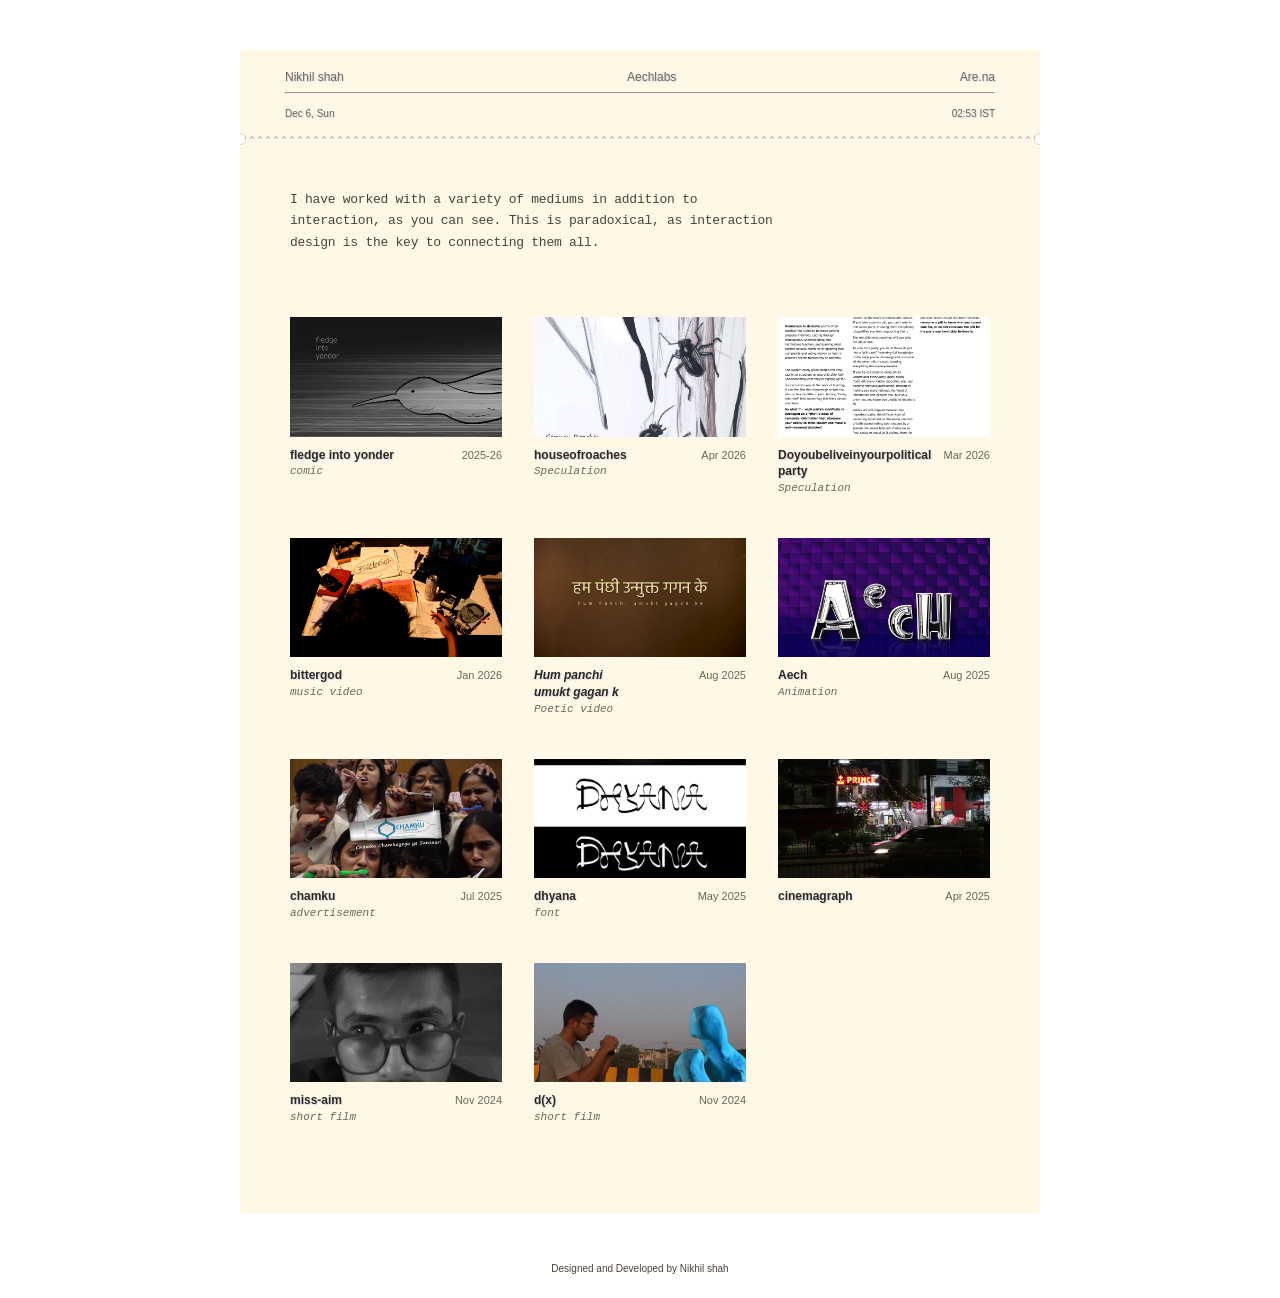
==== commit 751d187e: "Optimisation Changed the file from png/jpg to webp gifs-mp4  added lot of ai code" ====
--- a/aechlabs.html
+++ b/aechlabs.html
@@ -24,7 +24,7 @@
 
       <a class="lx-card" href="#" data-link="https://vimeo.com/1249163136?share=copy&amp;fl=sv&amp;fe=ci"
         data-link-label="watch it">
-        <div class="lx-thumb"><img src="Images/aechlabs/Missaim/f2.png" alt="miss-aim"></div>
+        <div class="lx-thumb"><img src="Images/aechlabs/Missaim/f2.webp" alt="miss-aim" width="1600" height="900" loading="lazy" decoding="async"></div>
         <div class="lx-meta">
           <span class="lx-name">miss-aim</span>
           <span class="lx-year">Nov 2024</span>
@@ -35,7 +35,7 @@
 
       <a class="lx-card" href="#" data-link="https://vimeo.com/1249165421?share=copy&amp;fl=sv&amp;fe=ci"
         data-link-label="watch it">
-        <div class="lx-thumb"><img src="Images/aechlabs/d(x)/Screenshot (121).png" alt="d(x)"></div>
+        <div class="lx-thumb"><img src="Images/aechlabs/d(x)/Screenshot (121).webp" alt="d(x)" width="1600" height="900" loading="lazy" decoding="async"></div>
         <div class="lx-meta">
           <span class="lx-name">d(x)</span>
           <span class="lx-year">Nov 2024</span>
@@ -46,7 +46,7 @@
 
       <a class="lx-card" href="#" data-link="https://vimeo.com/1249166169?share=copy&amp;fl=sv&amp;fe=ci"
         data-link-label="watch it">
-        <div class="lx-thumb"><img src="Images/aechlabs/Chamku ad/Screenshot (122).png" alt="chamku"></div>
+        <div class="lx-thumb"><img src="Images/aechlabs/Chamku ad/Screenshot (122).webp" alt="chamku" width="1600" height="900" loading="lazy" decoding="async"></div>
         <div class="lx-meta">
           <span class="lx-name">chamku</span>
           <span class="lx-year">Jul 2025</span>
@@ -57,7 +57,7 @@
 
       <a class="lx-card" href="#" data-link="https://vimeo.com/1249167264?share=copy&amp;fl=sv&amp;fe=ci"
         data-link-label="watch it">
-        <div class="lx-thumb"><img src="Images/aechlabs/Bittergod/Screenshot (123).png" alt="bittergod"></div>
+        <div class="lx-thumb"><img src="Images/aechlabs/Bittergod/Screenshot (123).webp" alt="bittergod" width="1600" height="900" loading="lazy" decoding="async"></div>
         <div class="lx-meta">
           <span class="lx-name">bittergod</span>
           <span class="lx-year">Jan 2026</span>
@@ -68,7 +68,7 @@
 
       <a class="lx-card" href="#" data-link="https://vimeo.com/1249175626?share=copy&fl=sv&fe=ci"
         data-link-label="watch it">
-        <div class="lx-thumb"><img src="Images/Humpanchiumuktgagank/HPUMGk.png" alt="bittergod"></div>
+        <div class="lx-thumb"><img src="Images/Humpanchiumuktgagank/HPUMGk.webp" alt="bittergod" width="1600" height="900" loading="lazy" decoding="async"></div>
         <div class="lx-meta">
           <span class="lx-name"><i>Hum panchi umukt gagan k </i></span>
           <span class="lx-year">Aug 2025</span>
@@ -78,7 +78,7 @@
       </a>
 
       <a class="lx-card" href="#" data-link="https://heyzine.com/flip-book/69e485dd4c.html" data-link-label="read it">
-        <div class="lx-thumb"><img src="Images/aechlabs/Fledge into yonder/bi.jpg" alt="fledge into yonder"></div>
+        <div class="lx-thumb"><img src="Images/aechlabs/Fledge into yonder/bi.webp" alt="fledge into yonder" width="1600" height="900" loading="lazy" decoding="async"></div>
         <div class="lx-meta">
           <span class="lx-name">fledge into yonder</span>
           <span class="lx-year">2025-26</span>
@@ -87,8 +87,8 @@
         <span class="lx-desc"><i>a bird exploring what society fears.</i></span>
       </a>
 
-      <a class="lx-card" href="#" data-link="Images/aechlabs/Cinemagraph/Cinemagraph.gif" data-link-label="watch it">
-        <div class="lx-thumb"><img src="Images/aechlabs/Cinemagraph/Cinemagraph.gif" alt="cinemagraph"></div>
+      <a class="lx-card" href="#" data-link="" data-loop data-images="Images/aechlabs/Cinemagraph/Cinemagraph.mp4">
+        <div class="lx-thumb"><img src="Images/aechlabs/Cinemagraph/Cinemagraph-poster.webp" alt="cinemagraph" width="800" height="450" loading="lazy" decoding="async"></div>
         <div class="lx-meta">
           <span class="lx-name">cinemagraph</span>
           <span class="lx-year">Apr 2025</span>
@@ -97,9 +97,9 @@
         <span class="lx-desc"></span>
       </a>
 
-      <a class="lx-card" href="#" data-link=""
-        data-images="Images/aechlabs/Dhyana/Artboard 4-100.jpg, Images/aechlabs/Dhyana/Artboard 5-100.jpg, Images/aechlabs/Dhyana/Dhyana.gif">
-        <div class="lx-thumb"><img src="Images/aechlabs/Dhyana/Artboard 1-100.jpg" alt="dhyana"></div>
+      <a class="lx-card" href="#" data-link="" data-loop
+        data-images="Images/aechlabs/Dhyana/Artboard 4-100.webp, Images/aechlabs/Dhyana/Artboard 5-100.webp, Images/aechlabs/Dhyana/Dhyana.mp4">
+        <div class="lx-thumb"><img src="Images/aechlabs/Dhyana/Artboard 1-100.webp" alt="dhyana" width="1080" height="1080" loading="lazy" decoding="async"></div>
         <div class="lx-meta">
           <span class="lx-name">dhyana</span>
           <span class="lx-year">May 2025</span>
@@ -112,8 +112,8 @@
           taught.</span>
       </a>
 
-      <a class="lx-card" href="#" data-link="" data-images="Images/aechlabs/Aech animation/AECH Animation.mp4">
-        <div class="lx-thumb"><img src="Images/aechlabs/Aech animation/Screenshot (51).png" alt="aech"></div>
+      <a class="lx-card" href="#" data-link="" data-images="https://vimeo.com/1249829070">
+        <div class="lx-thumb"><img src="Images/aechlabs/Aech animation/Screenshot (51).webp" alt="aech" width="1600" height="900" loading="lazy" decoding="async"></div>
         <div class="lx-meta">
           <span class="lx-name">Aech</span>
           <span class="lx-year">Aug 2025</span>
@@ -123,8 +123,8 @@
       </a>
 
 
-      <a class="lx-card" href="" data-link="Images/Doyoubeliveinyourpoliticalparty/TEMPLATE-1.jpg">
-        <div class="lx-thumb"><img src="Images/Doyoubeliveinyourpoliticalparty/TEMPLATE-1.jpg" alt="aech"></div>
+      <a class="lx-card" href="" data-link="Images/Doyoubeliveinyourpoliticalparty/TEMPLATE-1.webp">
+        <div class="lx-thumb"><img src="Images/Doyoubeliveinyourpoliticalparty/TEMPLATE-1.webp" alt="aech" width="1600" height="1132" loading="lazy" decoding="async"></div>
         <div class="lx-meta">
           <span class="lx-name">Doyoubeliveinyourpoliticalparty</span>
           <span class="lx-year">Mar 2026</span>
@@ -133,8 +133,8 @@
         <span class="lx-desc"></span>
       </a>
 
-      <a class="lx-card" href="" data-link="Images/aechlabs/houseofroaches/Houseforroaches_page_1.jpg">
-        <div class="lx-thumb"><img src="Images/aechlabs/houseofroaches/Houseforroaches_page_1.jpg" alt="aech"></div>
+      <a class="lx-card" href="" data-link="Images/aechlabs/houseofroaches/Houseforroaches_page_1.webp">
+        <div class="lx-thumb"><img src="Images/aechlabs/houseofroaches/Houseforroaches_page_1.webp" alt="aech" width="1600" height="2263" loading="lazy" decoding="async"></div>
         <div class="lx-meta">
           <span class="lx-name">houseofroaches</span>
           <span class="lx-year">Apr 2026</span>
@@ -151,6 +151,7 @@
       <div class="lx-dialog-img">
         <img id="lxImg" src="" alt="">
         <video id="lxVideo" controls playsinline preload="metadata" hidden></video>
+        <iframe id="lxEmbed" title="video player" allow="autoplay; fullscreen; picture-in-picture" allowfullscreen hidden></iframe>
         <div class="lx-slides" id="lxSlides" hidden>
           <button type="button" id="lxPrev">←</button>
           <span id="lxCount"></span>
--- a/Styles/style.css
+++ b/Styles/style.css
@@ -2,6 +2,8 @@
 :root { --font-type: "Courier New", Courier, monospace; }
 
 html { scroll-behavior: smooth; }
+/* width/height attributes reserve space; this keeps css widths + aspect-ratio in charge of the shape */
+img { height: auto; }
 
 .side-nav {
     position: fixed;
@@ -854,7 +856,8 @@
 }
 
 .fig img,
-.fig iframe {
+.fig iframe,
+.fig video {
     display: block;
 }
 
@@ -1385,8 +1388,18 @@
     background: rgba(45, 40, 34, .08);
 }
 
+/* vimeo player in the window: 16:9, centred in the media box */
+.lx-dialog-img iframe {
+    display: block;
+    width: 100%;
+    height: 100%;
+    min-height: 260px;
+    border: 0;
+}
+
 .lx-dialog-img img[hidden],
-.lx-dialog-img video[hidden] {
+.lx-dialog-img video[hidden],
+.lx-dialog-img iframe[hidden] {
     display: none;
 }
 
@@ -1677,3 +1690,24 @@
     .cs-seq { flex-direction: column; align-items: flex-start; gap: 14px; }
     .cs-seq-next { margin-left: 0; text-align: left; }
 }
+
+/* MARGIN FIGURE — a long image pinned outside the sheet, on the desk to its right.
+   Its bottom lines up with the end of its section's text (Zupto: the health-tax bill beside "the bill").
+   On narrower screens there's no desk to spare, so it falls back into the text column. */
+.cs-margin-fig img { width: 100%; height: auto; }
+.cs-row > .cs-margin-fig { max-width: 240px; margin-top: 18px; }
+
+@media (min-width: 1200px) {
+    .cs-row:has(> .cs-margin-fig) { position: relative; }
+    .cs-row > .cs-margin-fig {
+        position: absolute;
+        left: calc(100% + var(--cs-pad) + 32px);
+        bottom: calc(120px + 6px);     /* section bottom padding + last paragraph's margin: image ends on the last line of text */
+        display: flex;
+        flex-direction: column-reverse;  /* caption sits above, so the image itself is what aligns */
+        width: min(240px, calc((100vw - 800px) / 2 - 64px));
+        max-width: none;
+        margin: 0;
+    }
+    .cs-margin-fig figcaption { padding: 0 0 6px; }
+}
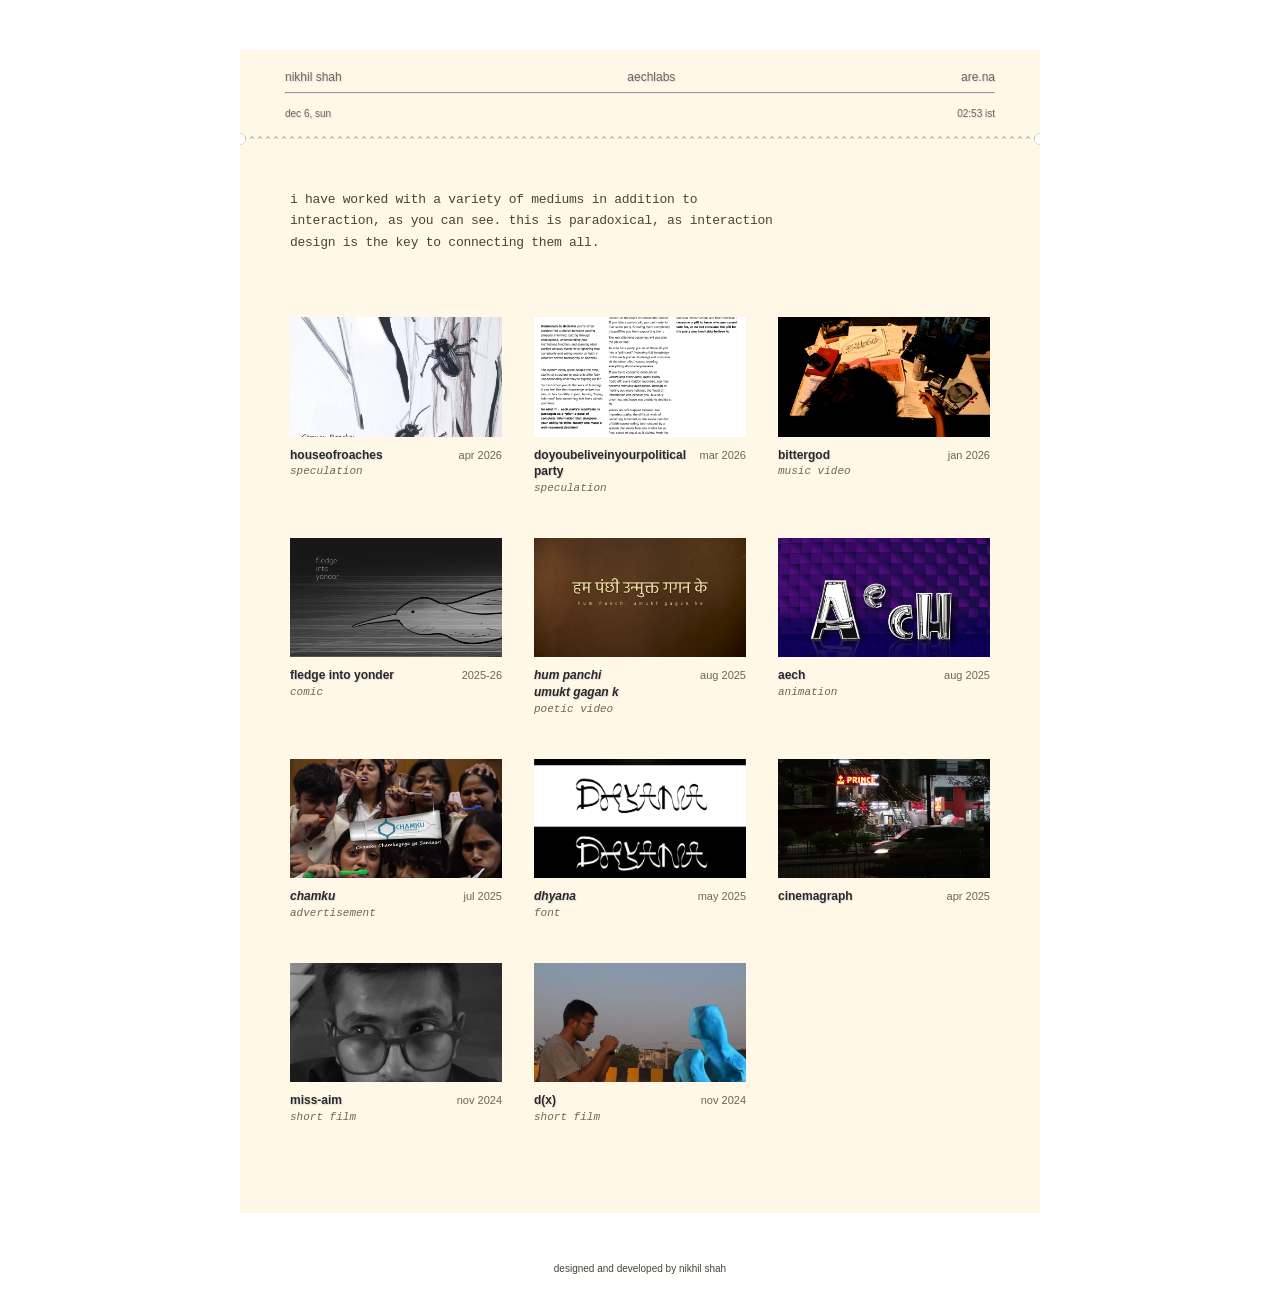
==== commit 4ee26fcd: "fixed some bugs" ====
--- a/aechlabs.html
+++ b/aechlabs.html
@@ -3,6 +3,8 @@
 
 <head>
   <meta charset="UTF-8">
+  <meta name="description" content="Aech Labs: experiments in film, sound, motion and code by Nikhil Shah.">
+  <link rel="icon" href="data:,">
   <meta name="viewport" content="width=device-width, initial-scale=1.0">
   <title>Aechlabs</title>
   <link href="Styles/style.css" rel="stylesheet" />
@@ -48,11 +50,11 @@
         data-link-label="watch it">
         <div class="lx-thumb"><img src="Images/aechlabs/Chamku ad/Screenshot (122).webp" alt="chamku" width="1600" height="900" loading="lazy" decoding="async"></div>
         <div class="lx-meta">
-          <span class="lx-name">chamku</span>
+          <span class="lx-name"><i>chamku</i></span>
           <span class="lx-year">Jul 2025</span>
         </div>
         <span class="lx-tags">advertisement</span>
-        <span class="lx-desc">breaking the long tradition of yellow teeth with chamku.</span>
+        <span class="lx-desc">breaking the long tradition of yellow teeth with <i>chamku</i>.</span>
       </a>
 
       <a class="lx-card" href="#" data-link="https://vimeo.com/1249167264?share=copy&amp;fl=sv&amp;fe=ci"
@@ -77,7 +79,7 @@
         <span class="lx-desc"><i>One shot puppetering story</i></span>
       </a>
 
-      <a class="lx-card" href="#" data-link="https://heyzine.com/flip-book/69e485dd4c.html" data-link-label="read it">
+      <a class="lx-card" href="#" data-link="https://heyzine.com/flip-book/69e485dd4c.html" data-link-label="read it" data-reader>
         <div class="lx-thumb"><img src="Images/aechlabs/Fledge into yonder/bi.webp" alt="fledge into yonder" width="1600" height="900" loading="lazy" decoding="async"></div>
         <div class="lx-meta">
           <span class="lx-name">fledge into yonder</span>
@@ -87,7 +89,7 @@
         <span class="lx-desc"><i>a bird exploring what society fears.</i></span>
       </a>
 
-      <a class="lx-card" href="#" data-link="" data-loop data-images="Images/aechlabs/Cinemagraph/Cinemagraph.mp4">
+      <a class="lx-card" href="#" data-loop data-skip-thumb data-images="Images/aechlabs/Cinemagraph/Cinemagraph.mp4">
         <div class="lx-thumb"><img src="Images/aechlabs/Cinemagraph/Cinemagraph-poster.webp" alt="cinemagraph" width="800" height="450" loading="lazy" decoding="async"></div>
         <div class="lx-meta">
           <span class="lx-name">cinemagraph</span>
@@ -97,22 +99,22 @@
         <span class="lx-desc"></span>
       </a>
 
-      <a class="lx-card" href="#" data-link="" data-loop
+      <a class="lx-card" href="#" data-loop
         data-images="Images/aechlabs/Dhyana/Artboard 4-100.webp, Images/aechlabs/Dhyana/Artboard 5-100.webp, Images/aechlabs/Dhyana/Dhyana.mp4">
         <div class="lx-thumb"><img src="Images/aechlabs/Dhyana/Artboard 1-100.webp" alt="dhyana" width="1080" height="1080" loading="lazy" decoding="async"></div>
         <div class="lx-meta">
-          <span class="lx-name">dhyana</span>
+          <span class="lx-name"><i>dhyana</i></span>
           <span class="lx-year">May 2025</span>
         </div>
         <span class="lx-tags">font</span>
         <span class="lx-desc">this piece draws from the quiet power of buddha's meditative gaze. the smooth, flowing
           lines echo the gentle rhythm of breath, a visual inhale and exhale, while the grounding bar holds everything
-          in stillness, like the centered mind in deep meditation. inspired by dhyana, the state of inner calm and
+          in stillness, like the centered mind in deep meditation. inspired by <i>dhyana</i>, the state of inner calm and
           clarity, it's a reminder that stillness isn't empty. it's full of quiet awareness, just like the buddha
           taught.</span>
       </a>
 
-      <a class="lx-card" href="#" data-link="" data-images="https://vimeo.com/1249829070">
+      <a class="lx-card" href="#" data-link="https://vimeo.com/1249829070" data-link-label="watch it">
         <div class="lx-thumb"><img src="Images/aechlabs/Aech animation/Screenshot (51).webp" alt="aech" width="1600" height="900" loading="lazy" decoding="async"></div>
         <div class="lx-meta">
           <span class="lx-name">Aech</span>
@@ -123,7 +125,7 @@
       </a>
 
 
-      <a class="lx-card" href="" data-link="Images/Doyoubeliveinyourpoliticalparty/TEMPLATE-1.webp">
+      <a class="lx-card" href="#" data-link-label="view full size" data-link="Images/Doyoubeliveinyourpoliticalparty/TEMPLATE-1.webp">
         <div class="lx-thumb"><img src="Images/Doyoubeliveinyourpoliticalparty/TEMPLATE-1.webp" alt="aech" width="1600" height="1132" loading="lazy" decoding="async"></div>
         <div class="lx-meta">
           <span class="lx-name">Doyoubeliveinyourpoliticalparty</span>
@@ -133,7 +135,7 @@
         <span class="lx-desc"></span>
       </a>
 
-      <a class="lx-card" href="" data-link="Images/aechlabs/houseofroaches/Houseforroaches_page_1.webp">
+      <a class="lx-card" href="#" data-link-label="view full size" data-link="Images/aechlabs/houseofroaches/Houseforroaches_page_1.webp">
         <div class="lx-thumb"><img src="Images/aechlabs/houseofroaches/Houseforroaches_page_1.webp" alt="aech" width="1600" height="2263" loading="lazy" decoding="async"></div>
         <div class="lx-meta">
           <span class="lx-name">houseofroaches</span>
@@ -147,15 +149,15 @@
 
     <!-- project window: filled by Fn.js when a card is clicked -->
     <dialog class="lx-dialog" id="lxDialog">
-      <button type="button" class="lx-close" id="lxClose">X</button>
+      <button type="button" class="lx-close" id="lxClose" aria-label="close">x</button>
       <div class="lx-dialog-img">
         <img id="lxImg" src="" alt="">
         <video id="lxVideo" controls playsinline preload="metadata" hidden></video>
         <iframe id="lxEmbed" title="video player" allow="autoplay; fullscreen; picture-in-picture" allowfullscreen hidden></iframe>
         <div class="lx-slides" id="lxSlides" hidden>
-          <button type="button" id="lxPrev">←</button>
-          <span id="lxCount"></span>
-          <button type="button" id="lxNext">→</button>
+          <button type="button" class="lx-arrow lx-prev" id="lxPrev" aria-label="previous">←</button>
+          <span class="lx-count" id="lxCount"></span>
+          <button type="button" class="lx-arrow lx-next" id="lxNext" aria-label="next">→</button>
         </div>
       </div>
       <div class="lx-dialog-text">
@@ -166,6 +168,15 @@
         <a class="lx-link" id="lxLink" href="#" target="_blank" rel="noopener" hidden>open</a>
       </div>
     </dialog>
+
+    <!-- comic reader: external pages that flip (heyzine) open here, so "back" is one tap -->
+    <dialog class="lx-reader" id="lxReader" aria-label="reader">
+      <div class="lx-reader-bar">
+        <button type="button" class="lx-reader-back" id="lxReaderBack">&lt; &lt; back to aechlabs</button>
+        <a class="lx-reader-open" id="lxReaderOpen" href="#" target="_blank" rel="noopener">open in new tab &gt; &gt;</a>
+      </div>
+      <div class="lx-reader-frame" id="lxReaderFrame"></div>
+    </dialog>
   </section>
 
   <footer class="foot">Designed and Developed by Nikhil shah</footer>
--- a/Styles/style.css
+++ b/Styles/style.css
@@ -107,7 +107,7 @@
     min-height: 600px;
 }
 
-.paper h4 {
+.paper h4, .about-head {
     padding-top: 25px;
 }
 
@@ -962,7 +962,7 @@
     top: calc(50px + .68em);
 }
 
-.paper h4.nav-heading::before {
+.paper h4.nav-heading::before, .about-head.nav-heading::before {
     top: calc(25px + .7em);
 }
 
@@ -1117,7 +1117,7 @@
 /* homepage only: no dotted lines from the headings
    (.project-title and .paper h4 headings only exist on index.html) */
 .project-title.nav-heading::before,
-.paper h4.nav-heading::before {
+.paper h4.nav-heading::before, .about-head.nav-heading::before {
     display: none;
 }
 
@@ -1533,6 +1533,12 @@
     background: var(--paper);
 }
 
+.lx-dialog .lx-close:hover,
+.lx-dialog .lx-close:focus-visible {
+    background: var(--ink);
+    color: var(--paper);
+}
+
 @media (max-width: 600px) {
     .lx-dialog[open] {
         align-content: start;
@@ -1571,7 +1577,7 @@
 
 /* titles */
 .project-title { font-size: 24px; line-height: 1.15; text-wrap: balance; }
-.paper h4 { font-size: 16px; text-wrap: balance; }
+.paper h4, .about-head { font-size: 16px; margin-block: 1.33em; text-wrap: balance; }
 .cs-row > .cs-head { font-size: 14px; text-wrap: balance; }
 
 /* body: one size everywhere on paper */
@@ -1711,3 +1717,123 @@
     }
     .cs-margin-fig figcaption { padding: 0 0 6px; }
 }
+
+
+/* ═══════════════════════════════════════════════
+   ALL LOWERCASE — every heading, link, button and label on the site.
+   (titles in the html can keep their capitals; they just show small)
+═══════════════════════════════════════════════ */
+body { text-transform: lowercase; }
+
+
+/* ═══════════════════════════════════════════════
+   AECHLABS: shorter project window
+   desktop: just tall enough for a 16:9 image in the left column (3/5 of the width),
+   never shorter than 300px so the text side has room.
+   phone: as tall as its content. (height:auto on a <dialog> stretches it to the full
+   screen, because the browser pins it to all four edges; fit-content stops that.)
+═══════════════════════════════════════════════ */
+.lx-dialog {
+    height: min(max(300px, calc(min(960px, 94vw) * 0.3375)), 86vh);
+}
+
+.lx-dialog-text {
+    padding-top: 36px;
+}
+
+@media (max-width: 600px) {
+    .lx-dialog {
+        height: fit-content;
+    }
+
+    .lx-dialog-img iframe {
+        min-height: 0;   /* the vimeo player was taller than the 16:9 box and got cut off */
+    }
+
+    .lx-dialog-text {
+        padding: 18px 20px 20px;
+    }
+
+    .lx-dialog .lx-dialog-desc {
+        margin: 12px 0;
+    }
+
+    /* bigger tap targets for the arrows on phones */
+    .lx-slides .lx-arrow {
+        width: 40px;
+        height: 40px;
+    }
+}
+
+
+/* ═══════════════════════════════════════════════
+   AECHLABS: comic reader (full screen, inside the page)
+═══════════════════════════════════════════════ */
+.lx-reader {
+    width: 100vw;
+    max-width: 100vw;
+    height: 100dvh;
+    max-height: 100dvh;
+    margin: 0;
+    padding: 0;
+    border: 0;
+    background: var(--paper);
+    color: var(--ink);
+}
+
+.lx-reader[open] {
+    display: flex;
+    flex-direction: column;
+}
+
+.lx-reader::backdrop {
+    background: rgba(45, 40, 34, .6);
+}
+
+.lx-reader-bar {
+    display: flex;
+    justify-content: space-between;
+    align-items: center;
+    gap: 16px;
+    padding: 10px 14px;
+    border-bottom: 1px solid var(--ink);
+}
+
+.lx-reader-back,
+.lx-reader-open {
+    padding: 6px 12px;
+    border: 1px solid var(--ink);
+    background: none;
+    color: var(--ink);
+    font-family: monospace;
+    font-size: 11px;
+    line-height: 1.4;
+    text-decoration: none;
+    text-transform: lowercase;
+    cursor: pointer;
+}
+
+.lx-reader-back:hover,
+.lx-reader-back:focus-visible,
+.lx-reader-open:hover,
+.lx-reader-open:focus-visible {
+    background: var(--ink);
+    color: var(--paper);
+}
+
+.lx-reader-frame {
+    flex: 1;
+    min-height: 0;
+}
+
+.lx-reader-frame iframe {
+    display: block;
+    width: 100%;
+    height: 100%;
+    aspect-ratio: auto;
+    border: 0;
+}
+
+@media (max-width: 480px) {
+    .lx-reader-open { display: none; }   /* one clear way out on small screens */
+}
